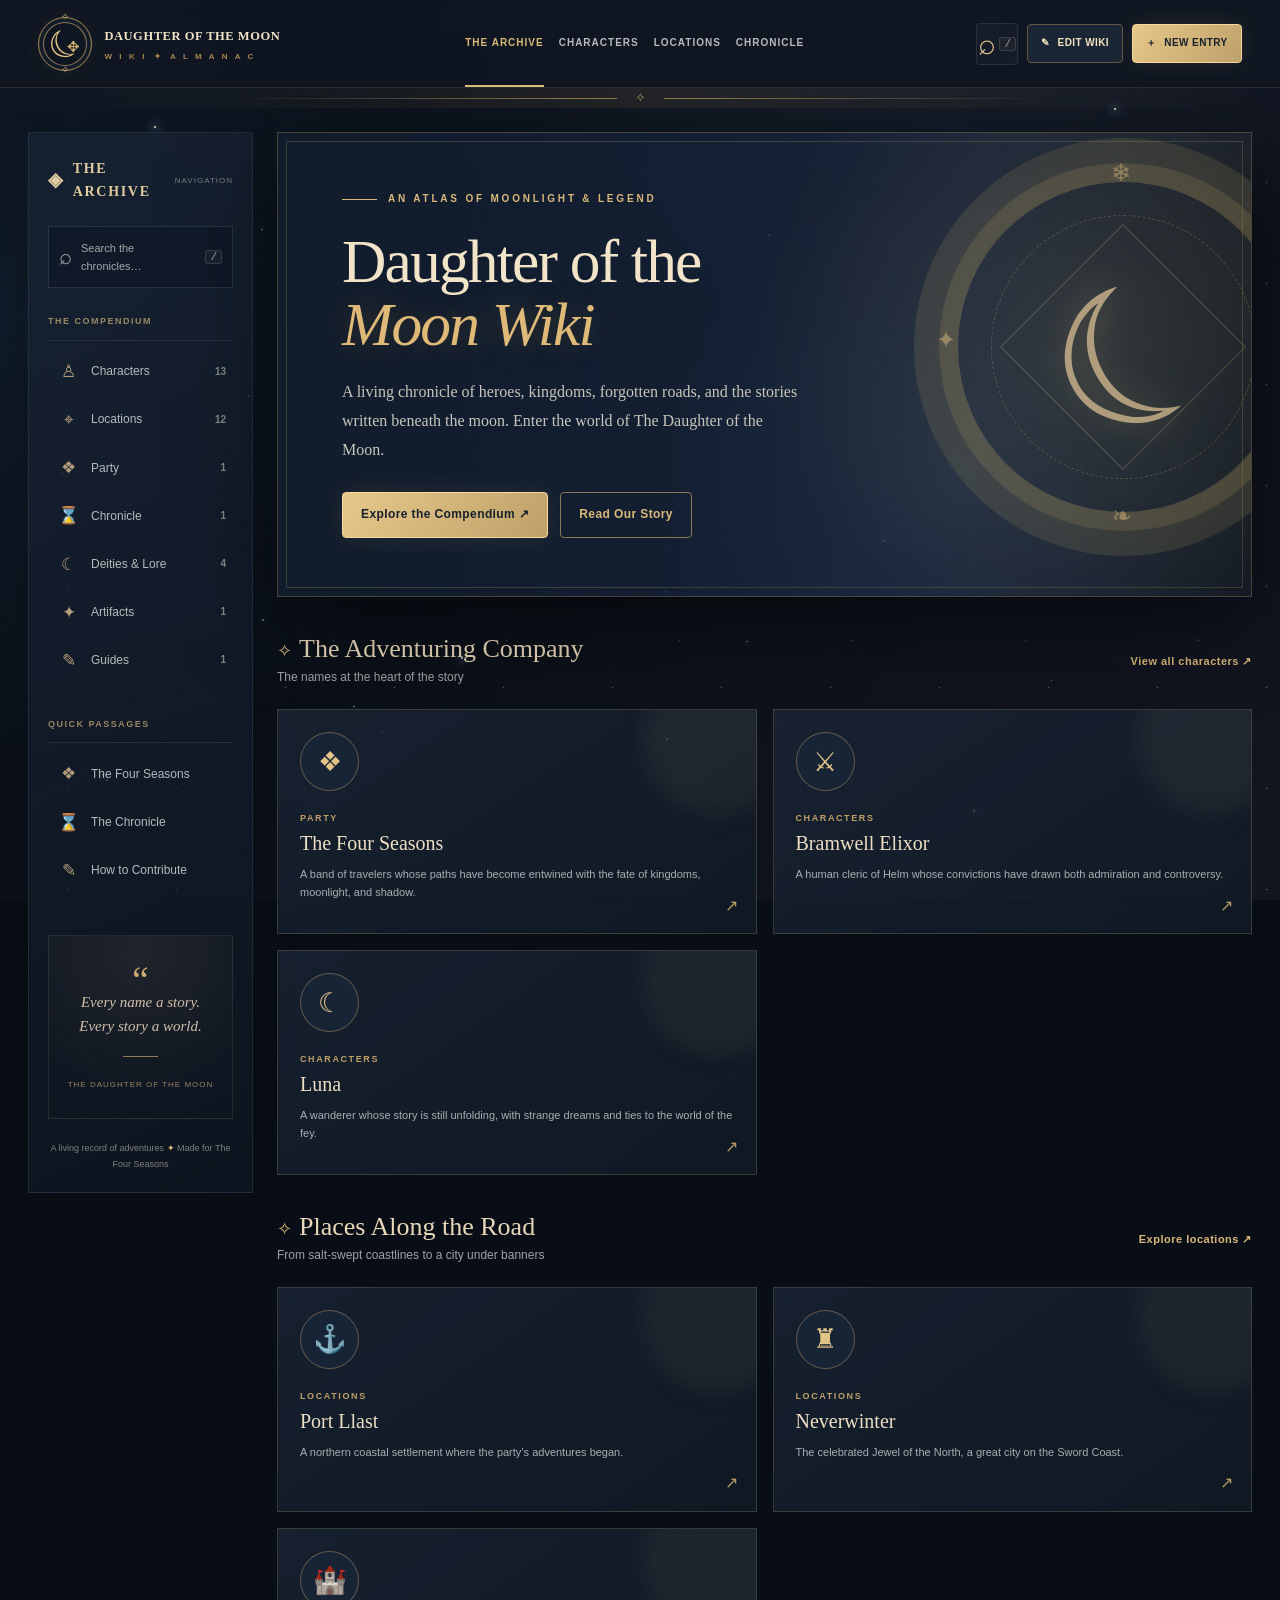
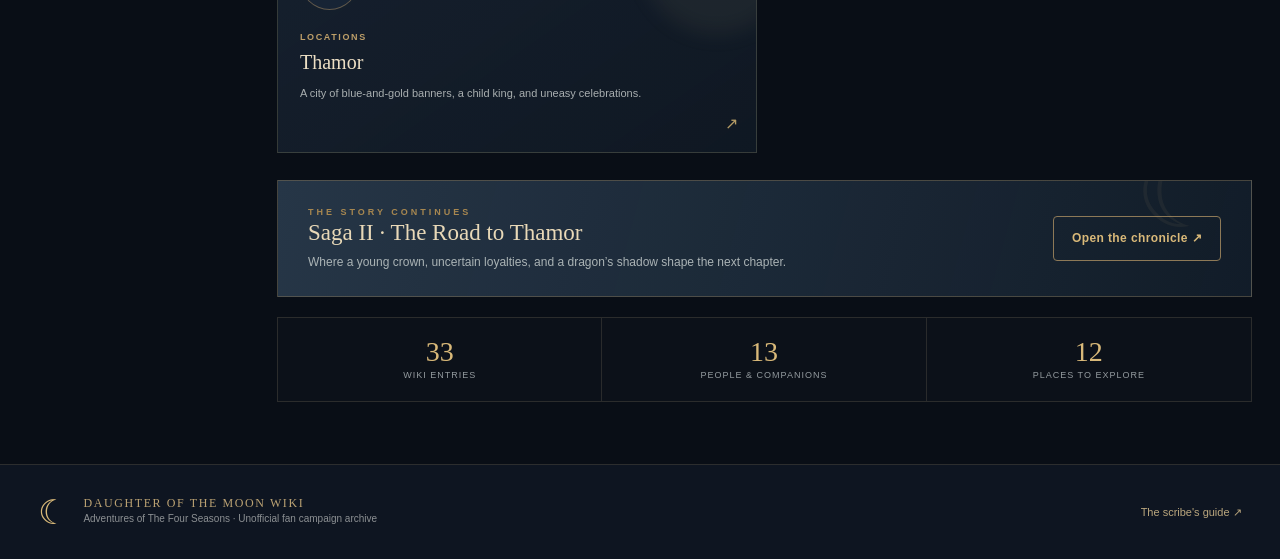
==== index.html @ 9cd1128a "feat: publish Daughter of the Moon Wiki" ====
<!doctype html>
<html lang="en">
<head>
  <meta charset="utf-8">
  <meta name="viewport" content="width=device-width, initial-scale=1">
  <meta name="theme-color" content="#0b111b">
  <meta name="description" content="Daughter of the Moon Wiki — a living encyclopedia of the Daughter of the Moon campaign and the adventurers known as The Four Seasons.">
  <meta http-equiv="Content-Security-Policy" content="default-src 'self'; script-src 'self'; style-src 'self'; img-src 'self' data: blob: https:; connect-src 'self' https://api.github.com; font-src 'self'; object-src 'none'; base-uri 'self'; form-action 'none'; frame-ancestors 'none'">
  <title>Daughter of the Moon Wiki · An Atlas of Moonlight & Legend</title>
  <link rel="icon" href="assets/favicon.svg" type="image/svg+xml">
  <link rel="stylesheet" href="assets/style.css">
  <script src="assets/app.js" defer></script>
</head>
<body>
  <div class="aurora" aria-hidden="true"></div>
  <div class="starfield" aria-hidden="true"><i></i><i></i><i></i><i></i><i></i><i></i><i></i><i></i><i></i><i></i><i></i><i></i><i></i><i></i><i></i><i></i><i></i><i></i><i></i><i></i><i></i><i></i><i></i><i></i><i></i><i></i><i></i><i></i><i></i><i></i><i></i><i></i><i></i><i></i><i></i><i></i><i></i><i></i><i></i><i></i></div>
  <header class="topbar">
    <a href="#/" class="brand" aria-label="Daughter of the Moon Wiki home">
      <span class="brand-mark" aria-hidden="true"><span class="brand-moon">☾</span><span class="brand-fleur">✥</span></span>
      <span class="brand-copy"><strong>DAUGHTER OF THE MOON</strong><small>W I K I <span class="brand-tick">✦</span> A L M A N A C</small></span>
    </a>
    <nav class="topnav" aria-label="Main navigation">
      <a href="#/" data-nav="home">The Archive</a>
      <a href="#/category/Characters" data-nav="characters">Characters</a>
      <a href="#/category/Locations" data-nav="places">Locations</a>
      <a href="#/article/campaign-chronicle" data-nav="chronicle">Chronicle</a>
    </nav>
    <div class="top-actions">
      <button class="btn-icon search-open" id="searchOpen" type="button" aria-label="Search the wiki"><span aria-hidden="true">⌕</span><kbd>/</kbd></button>
      <button class="btn ghost smaller" id="editorHub" type="button"><span aria-hidden="true">✎</span> <span class="desktop-only">Edit wiki</span></button>
      <button class="btn primary smaller" id="newEntry" type="button"><span aria-hidden="true">＋</span> <span class="desktop-only">New entry</span></button>
    </div>
  </header>
  <div class="rune-rule" aria-hidden="true"><span>✧</span></div>
  <div class="site-grid">
    <aside class="sidebar" aria-label="Wiki navigation">
      <div class="side-title"><span>◈</span> THE ARCHIVE <span class="side-small">NAVIGATION</span></div>
      <div class="side-search" id="sidebarSearch" role="button" tabindex="0"><span>⌕</span> Search the chronicles… <kbd>/</kbd></div>
      <div class="side-section-title">THE COMPENDIUM</div>
      <div id="categoryLinks" class="side-category-list"></div>
      <div class="side-section-title side-gap">QUICK PASSAGES</div>
      <div class="side-shortcuts">
        <a href="#/article/the-four-seasons"><span>❖</span> The Four Seasons</a>
        <a href="#/article/campaign-chronicle"><span>⌛</span> The Chronicle</a>
        <a href="#/article/how-to-use"><span>✎</span> How to Contribute</a>
      </div>
      <div class="sidebar-quote"><span class="quote-mark">“</span><p>Every name a story.<br>Every story a world.</p><span class="small-line"></span><small>THE DAUGHTER OF THE MOON</small></div>
      <div class="side-bottom">A living record of adventures <span>✦</span> Made for The Four Seasons</div>
    </aside>
    <main id="main" tabindex="-1"><div class="page-loading">Opening the archive…</div></main>
    <aside class="rightbar" id="rightbar" aria-label="Related articles"></aside>
  </div>
  <footer class="footer"><span>☾</span><div><b>DAUGHTER OF THE MOON WIKI</b><small>Adventures of The Four Seasons · Unofficial fan campaign archive</small></div><a href="#/article/how-to-use">The scribe's guide ↗</a></footer>
  <dialog id="searchDialog" class="search-dialog">
    <div class="search-head"><span class="search-glyph">⌕</span><input id="searchInput" type="search" autocomplete="off" placeholder="Search people, places, legends…" aria-label="Search wiki"><button class="x-button" type="button" data-close="searchDialog" aria-label="Close search">×</button></div>
    <p class="search-hint">Search the entire compendium · select a result to open</p>
    <div id="searchResults" class="search-results"></div>
  </dialog>
  <dialog id="editorDialog" class="editor-dialog">
    <div class="dialog-header"><div><small class="eyebrow">THE SCRIBE'S TABLE</small><h2 id="editorHeading">Edit article</h2></div><button class="x-button" type="button" data-close="editorDialog" aria-label="Close editor">×</button></div>
    <p class="editor-note"><span>✧</span> Every change is a local draft until you publish. To protect the campaign, only add lore your players are meant to see.</p>
    <div class="editor-layout">
      <div class="editor-fields">
        <div class="field-two"><label>ARTICLE TITLE<input type="text" id="editTitle" maxlength="120" placeholder="e.g. The Silver Road"></label><label>COLLECTION<select id="editCategory"></select></label></div>
        <label>SHORT DESCRIPTION<textarea id="editSummary" rows="2" maxlength="350" placeholder="A short introduction for the article card..."></textarea></label>
        <div class="field-two"><label>ALIASES / OTHER NAMES<input id="editAliases" type="text" placeholder="Comma-separated alternative names"></label><label>INFOBOX FACTS<textarea id="editFacts" rows="2" placeholder="Home: Neverwinter&#10;Title: Captain"></textarea></label></div>
        <div class="editor-cover-row"><div class="editor-cover-thumb" id="editCoverThumb">✦</div><div><strong>Cover illustration</strong><p id="coverLabel">Optional. Add a JPG, PNG, GIF, or WebP.</p><button class="btn outline mini" id="chooseCover" type="button">Choose image</button> <button class="btn subtle mini" id="removeCover" type="button">Remove</button></div></div>
        <div class="textarea-top"><label for="editBody">ARTICLE TEXT</label><span>Markdown + <code>[[Wiki links]]</code></span></div>
        <div class="toolbar" aria-label="Article editing tools"><button type="button" data-insert="h2" title="Section heading">H₂</button><button type="button" data-insert="bold" title="Bold"><b>B</b></button><button type="button" data-insert="italic" title="Italic"><i>I</i></button><button type="button" data-insert="list" title="Bullet list">≡</button><button type="button" data-insert="quote" title="Quote">❝</button><button type="button" id="insertWikiLink" title="Insert internal link">↗ Wiki link</button><button type="button" id="insertExternalLink" title="Insert external link">⛓ Web link</button><button type="button" id="insertImage" title="Attach an illustration">▧ Image</button></div>
        <textarea id="editBody" class="body-input" spellcheck="true" placeholder="# Article heading&#10;Write a story. Mention [[Neverwinter]] to link to its entry..."></textarea>
        <div class="editor-tips">Tip: names of existing articles become links automatically. Write <code>[[Bramwell Elixor|Bramwell]]</code> to give a link custom text.</div>
      </div>
      <section class="editor-preview"><div class="preview-caption">✧ LIVE PREVIEW</div><div id="editorPreview"></div></section>
    </div>
    <div class="editor-bottom"><button class="btn danger" id="deleteArticle" type="button">Delete entry</button><span class="editor-draft-note" id="editorDraftNote">Your changes will be saved to this browser first.</span><button class="btn ghost" id="cancelEdit" type="button">Cancel</button><button class="btn primary" id="saveDraft" type="button">✧ Save draft</button></div>
  </dialog>
  <dialog id="linkDialog" class="small-dialog">
    <div class="dialog-header"><div><small class="eyebrow">CONNECT THE STORIES</small><h2>Insert a wiki link</h2></div><button class="x-button" data-close="linkDialog" type="button" aria-label="Close link dialog">×</button></div>
    <label>FIND ARTICLE<input type="search" id="linkSearch" placeholder="Search article titles…"></label><div class="link-picker-list" id="linkPicker"></div>
    <p class="small-tip">Select an entry to insert a working link at your cursor.</p>
  </dialog>
  <dialog id="publishDialog" class="publish-dialog">
    <div class="dialog-header"><div><small class="eyebrow">KEEPING THE ARCHIVE</small><h2>Wiki editor & publishing</h2></div><button class="x-button" data-close="publishDialog" type="button" aria-label="Close publishing dialog">×</button></div>
    <div class="status-summary" id="draftStatus"></div>
    <div class="publish-explain"><h3>How publication works</h3><p>Editing works locally, even before you publish. To make changes visible to everyone, use a GitHub <b>fine-grained personal access token</b> restricted to this wiki repository with <b>Contents: Read and write</b>. The token is kept only in memory while this page is open — never in wiki files or browser storage.</p><p>Keep the token private. Other players can read the wiki without one. A token holder can update the public content.</p></div>
    <div class="publish-fields"><label>GITHUB REPOSITORY<input id="repoDisplay" type="text" readonly value="nickdosc/the-four-season-wiki"></label><label>GITHUB EDITOR TOKEN<input id="githubToken" type="password" autocomplete="off" placeholder="github_pat_…"></label></div>
    <div class="publish-utilities"><a href="https://github.com/settings/personal-access-tokens/new" target="_blank" rel="noopener noreferrer">Create a restricted token ↗</a><button id="exportDrafts" type="button" class="plain-link">↓ Download complete backup</button><button id="importDrafts" type="button" class="plain-link">↑ Restore backup</button></div>
    <p class="publish-warning">Never paste your token into a wiki article, screenshot, issue, or chat. Publishing checks for remote edits and stops instead of silently overwriting someone else's work.</p>
    <div class="publish-foot"><p id="publishProgress" aria-live="polite"></p><button class="btn primary" id="publishNow" type="button">↑ Publish to GitHub</button></div>
  </dialog>
  <dialog id="lightboxDialog" class="lightbox-dialog"><button type="button" class="x-button" data-close="lightboxDialog" aria-label="Close image">×</button><img id="lightboxImage" alt=""><p id="lightboxCaption"></p></dialog>
  <input id="coverInput" type="file" accept="image/png,image/jpeg,image/webp,image/gif" hidden>
  <input id="inlineImageInput" type="file" accept="image/png,image/jpeg,image/webp,image/gif" hidden>
  <input id="backupInput" type="file" accept="application/json,.json" hidden>
  <div class="toast" id="toast" role="status" aria-live="polite"></div>
</body>
</html>
---- assets/style.css ----
:root{--void:#090e16;--navy:#101b29;--navy2:#162338;--ink:#ded9cb;--muted:#a3a69f;--gold:#d9b979;--gold2:#a78750;--line:#344052;--paper:#e9dfc9;--paper-ink:#2a2a2d;--paper-muted:#696358;--pink:#d4ac9c;--blue:#93acba;--green:#94a68e;--shadow:0 22px 80px #0008;--display:Georgia,'Palatino Linotype','Book Antiqua',serif;--ui:'Trebuchet MS',Verdana,sans-serif}
*{box-sizing:border-box}html{scroll-behavior:smooth}body{margin:0;background:var(--void);color:var(--ink);font-family:var(--ui);line-height:1.65;min-height:100vh;overflow-x:hidden}body:has(dialog[open]){overflow:hidden}button,input,textarea,select{font:inherit}button{cursor:pointer}a{color:inherit}a:focus-visible,button:focus-visible,input:focus-visible,textarea:focus-visible,select:focus-visible{outline:2px solid #eac782;outline-offset:3px}a{text-decoration:none}::selection{background:#a38355;color:#fff}.aurora{position:fixed;z-index:-3;inset:0;pointer-events:none;background:radial-gradient(ellipse 65% 48% at 71% 2%,#34476050,transparent 70%),radial-gradient(ellipse 60% 60% at 1% 35%,#15344840,transparent 80%),linear-gradient(130deg,#0c131e,#0b1018 45%,#131521);}.aurora:before{content:'';position:absolute;inset:0;background-image:linear-gradient(#ffffff05 1px,transparent 1px),linear-gradient(90deg,#ffffff04 1px,transparent 1px);background-size:64px 64px;mask-image:linear-gradient(to bottom,#0006,transparent 80%)}.starfield{position:fixed;inset:0;pointer-events:none;z-index:-1}.starfield i{position:absolute;width:2px;height:2px;background:#f3e4c5;box-shadow:0 0 10px 2px #b5d6f76c;border-radius:50%;animation:twinkle 7.5s ease-in-out infinite alternate}.starfield i:nth-child(1){left:12%;top:14%}.starfield i:nth-child(2){left:87%;top:12%;animation-delay:1s}.starfield i:nth-child(3){left:60%;top:26%;animation-delay:2s}.starfield i:nth-child(4){left:36%;top:73%;animation-delay:3s}.starfield i:nth-child(5){left:94%;top:55%;animation-delay:1.6s}.starfield i:nth-child(6){left:76%;top:90%;animation-delay:2.9s}.starfield i:nth-child(7){left:8%;top:86%;animation-delay:1.4s}.starfield i:nth-child(8){left:43%;top:8%;animation-delay:2.4s}.starfield i:nth-child(9){left:52%;top:82%;animation-delay:1.2s}.starfield i:nth-child(10){left:23%;top:48%;animation-delay:3.3s}.starfield i:nth-child(11){left:69%;top:60%;animation-delay:2.7s}.starfield i:nth-child(12){left:32%;top:34%;animation-delay:0.8s}@keyframes twinkle{from{opacity:.3;transform:scale(.9)}to{opacity:.76;transform:scale(1.12)}}
.topbar{height:88px;display:flex;align-items:center;justify-content:space-between;gap:20px;padding:0 clamp(18px,3vw,54px);background:#101722e8;border-bottom:1px solid #8d78573c;backdrop-filter:blur(15px);position:relative;z-index:5}.brand{display:flex;align-items:center;gap:12px;min-width:290px}.brand-mark{width:54px;height:54px;flex-shrink:0;position:relative;border:1px solid #9d8450;border-radius:50%;display:flex;align-items:center;justify-content:center;box-shadow:inset 0 0 0 4px #121b28,inset 0 0 0 5px #8c7756,0 0 25px #cbaa5712}.brand-mark:before,.brand-mark:after{content:'✧';position:absolute;color:var(--gold);font-size:10px}.brand-mark:before{top:-9px}.brand-mark:after{bottom:-9px}.brand-moon{color:#e9c987;font:38px var(--display);transform:rotate(-30deg)}.brand-fleur{font-size:15px;color:#d5b573;position:absolute;right:11px;bottom:10px}.brand-copy{line-height:1.25}.brand-copy strong{font:700 17px var(--display);letter-spacing:2px;color:#f1e4c9;white-space:nowrap}.brand-copy small{display:block;margin-top:7px;letter-spacing:2.6px;color:var(--gold2);font-size:8px;font-weight:700}.brand-tick{padding:0 2px}.topnav{display:flex;gap:clamp(10px,2.2vw,32px);align-items:center;height:100%}.topnav a{color:#b8bbbd;font-size:11px;font-weight:700;letter-spacing:1px;text-transform:uppercase;position:relative;white-space:nowrap;transition:color .2s}.topnav a:hover,.topnav a.active{color:var(--gold)}.topnav a.active:after{content:'';position:absolute;left:0;right:0;bottom:-35px;height:2px;background:var(--gold)}.top-actions{display:flex;align-items:center;gap:9px}.btn,.btn-icon{border-radius:4px;display:inline-flex;align-items:center;justify-content:center;gap:8px;border:1px solid transparent;font-weight:700;letter-spacing:.4px;transition:background-color .16s ease,border-color .16s ease,box-shadow .16s ease,color .16s ease}.btn{padding:12px 18px;font-size:12px}.btn.primary{color:#18202c;background:linear-gradient(125deg,#e6c88a,#bea16a);border-color:#f8d99b;box-shadow:0 0 25px #c5a46422}.btn.primary:hover{background:linear-gradient(125deg,#eed19a,#ceb079);box-shadow:0 0 23px #c5a46440}.btn.ghost{background:#1a2635;color:#f1e2be;border-color:#635842}.btn.outline{background:transparent;border-color:#8d7957;color:var(--gold)}.btn.subtle{background:#ffffff0b;color:#d3c8b8;border-color:#ffffff17}.btn.danger{background:#552c3025;color:#dda7a6;border-color:#a25b6666}.btn.mini{font-size:11px;padding:8px 10px}.btn.smaller{font-size:10px;padding:10px 13px;text-transform:uppercase}.btn-icon{width:42px;height:42px;background:#ffffff07;border:1px solid #ffffff17;color:#dcc18c;gap:3px}.btn-icon span{font:30px var(--display)}kbd{background:#ffffff0a;border:1px solid #8f8e8e40;color:#aca397;border-radius:3px;padding:0 4px;font:11px monospace}.rune-rule{height:20px;display:flex;align-items:center;justify-content:center;color:#af986b;font-size:13px;background:linear-gradient(90deg,transparent,#836a412a,transparent);position:relative}.rune-rule:before,.rune-rule:after{content:'';height:1px;width:30%;max-width:500px;background:linear-gradient(90deg,transparent,#947a52 90%)}.rune-rule:after{transform:rotate(180deg)}.rune-rule span{padding:0 18px}
.site-grid{display:grid;grid-template-columns:minmax(220px,255px) minmax(0,1fr) minmax(180px,230px);max-width:1690px;margin:auto;align-items:start;min-height:calc(100vh - 189px);padding:24px 28px 62px;gap:36px}.sidebar{position:sticky;top:24px;min-height:calc(100vh - 164px);padding:24px 19px 20px;border:1px solid #59617240;background:linear-gradient(155deg,#192435bd,#101824ae);box-shadow:0 12px 45px #0002}.side-title{font-family:var(--display);color:#e1cca2;letter-spacing:1.7px;font-size:14px;font-weight:bold;display:flex;align-items:center;gap:8px}.side-title>span:first-child{font-size:19px}.side-small{font:8px var(--ui);color:#777f87;letter-spacing:1px;margin-left:auto}.side-search{font-size:11px;background:#0f1927;color:#a5a8aa;padding:12px 10px;cursor:pointer;display:flex;align-items:center;gap:9px;border:1px solid #49566b6b;margin:23px 0 26px}.side-search:hover{border-color:var(--gold)}.side-search span{font-size:22px;line-height:10px}.side-search kbd{margin-left:auto}.side-section-title{color:#998866;letter-spacing:1.5px;font-size:9px;font-weight:700;border-bottom:1px solid #5d647045;padding-bottom:11px;margin:0 0 7px}.side-gap{margin-top:32px}.side-category-list{display:grid}.side-category-list a,.side-shortcuts a{display:flex;align-items:center;gap:11px;padding:10px 7px;color:#b7b9bb;font-size:12px;border-left:2px solid transparent;transition:.2s}.side-category-list a:hover,.side-shortcuts a:hover,.side-category-list a.selected{background:#d9b9790d;color:#e9d1a5;border-left-color:var(--gold)}.side-category-list a span,.side-shortcuts a span{font-size:17px;color:#b49d7c;width:23px;text-align:center}.side-category-list a b{margin-left:auto;color:#858789;font-size:10px}.side-shortcuts{display:grid}.sidebar-quote{margin-top:40px;text-align:center;border:1px solid #766b593b;padding:23px 8px;background:radial-gradient(circle at 50% 10%,#9f826720,transparent 78%)}.quote-mark{font:37px var(--display);color:#c8ad73;display:block;height:18px}.sidebar-quote p{font:italic 15px/1.6 var(--display);color:#cfbfaa;margin:13px 0 18px}.small-line{display:block;width:35px;height:1px;background:#8e7a59;margin:0 auto 12px}.sidebar-quote small{color:#978466;font-size:8px;letter-spacing:1px}.side-bottom{margin:21px auto 0;color:#7e8182;text-align:center;font-size:9px;line-height:1.8}.side-bottom span{color:var(--gold)}#main{min-width:0;animation:arrival .35s ease both}.rightbar{position:sticky;top:24px;padding-top:13px}.right-panel{border:1px solid #61627347;padding:18px;background:#131c28ae;margin-bottom:18px}.right-panel h3{color:var(--gold);font:13px var(--display);margin:0 0 13px;letter-spacing:.7px}.right-panel a{display:flex;align-items:center;gap:10px;color:#b4b6b6;font-size:11px;padding:9px 1px;border-bottom:1px solid #ffffff0b;line-height:1.3}.right-panel a:hover{color:var(--gold)}.right-panel a span{color:#ac9367}.right-panel p{font-size:11px;color:#8f989e;margin:0}.right-rune{font:60px var(--display);text-align:center;color:#bba1722b;margin:15px}.footer{border-top:1px solid #ad956630;display:flex;align-items:center;gap:15px;padding:27px max(3vw,25px);background:#0e1521}.footer>span{font:34px var(--display);color:var(--gold)}.footer div{display:grid}.footer b{font:12px var(--display);letter-spacing:1.6px;color:#bba273}.footer small{font-size:10px;color:#8c9093}.footer a{margin-left:auto;color:#bba77e;font-size:11px}
.eyebrow{color:var(--gold2);letter-spacing:3px;font-weight:700;font-size:9px;text-transform:uppercase}.page-loading{text-align:center;padding:150px 0;color:var(--gold)}.home-eyebrow{display:flex;align-items:center;gap:11px;color:var(--gold);font-size:10px;letter-spacing:2.8px;font-weight:700}.home-eyebrow:before{content:'';height:1px;width:35px;background:var(--gold)}.hero{min-height:420px;border:1px solid #826d4a80;position:relative;overflow:hidden;background:linear-gradient(95deg,#111c2c 2%,#17243ccf 70%,#111923e0);box-shadow:var(--shadow);padding:58px clamp(26px,5vw,66px);isolation:isolate}.hero:after{content:'';position:absolute;inset:8px;border:1px solid #a38c554a;pointer-events:none}.hero:before{content:'';position:absolute;inset:0;background:radial-gradient(circle at 85% 40%,#9e8f5d33,transparent 40%),radial-gradient(circle at 70% 75%,#58768b26,transparent 40%);z-index:-1}.hero .hero-copy{max-width:610px;position:relative;z-index:2}.hero h1{font:normal clamp(48px,5.5vw,81px)/1.03 var(--display);letter-spacing:-1.8px;color:#f2e4c8;margin:22px 0}.hero h1 em{display:block;font-style:italic;color:#deb977;text-shadow:0 0 30px #a27b3655}.hero p{color:#c8c6bc;font:16px/1.8 var(--display);max-width:460px}.hero-actions{display:flex;flex-wrap:wrap;gap:12px;margin-top:28px}.hero-compass{position:absolute;width:380px;height:380px;right:-62px;top:24px;opacity:.65;z-index:0;animation:float 10s ease-in-out infinite}.hero-compass .orb{position:absolute;inset:24px;border:1px solid #d7b7776d;border-radius:50%;box-shadow:0 0 0 17px #d4b56d09,0 0 0 18px #d4b56d35,0 0 0 42px #d4b56d05,0 0 0 43px #d4b56d30}.hero-compass .orb:before{content:'';position:absolute;inset:33px;border:1px dashed #d4b56d6b;border-radius:50%;animation:spin 75s linear infinite}.hero-compass .orb:after{content:'';position:absolute;inset:78px;border:1px solid #e0c68b60;transform:rotate(45deg)}.hero-compass .moon{position:absolute;left:117px;top:91px;color:#f6d7a2;font:190px var(--display);text-shadow:0 0 35px #f5cf7f68;transform:rotate(-28deg)}.hero-compass .season{position:absolute;color:#d4b577;font:24px var(--display)}.hero-compass .season.one{left:178px;top:2px}.hero-compass .season.two{right:6px;top:169px}.hero-compass .season.three{left:179px;bottom:7px}.hero-compass .season.four{left:3px;top:169px}@keyframes float{50%{transform:translateY(14px) rotate(3deg)}}@keyframes spin{to{transform:rotate(360deg)}}.home-intro{display:flex;align-items:center;justify-content:space-between;gap:20px;margin:37px 0 21px}.section-heading{font:normal 26px var(--display);color:#e8d8b9;margin:0}.section-heading span{color:var(--gold);font-size:18px;margin-right:7px}.section-sub{font-size:12px;color:#9ea4a6;margin:4px 0 0}.text-link,.home-intro>a{color:var(--gold);font-size:11px;letter-spacing:.5px;font-weight:700}.text-link:hover{text-decoration:underline}.card-grid{display:grid;grid-template-columns:repeat(3,minmax(0,1fr));gap:16px}.wiki-card{border:1px solid #77775d5c;background:linear-gradient(145deg,#1d2a3ba8,#101924e8);position:relative;overflow:hidden;min-height:225px;transition:border-color .2s ease,box-shadow .2s ease}.wiki-card:hover{border-color:#d6b8759c;box-shadow:0 15px 34px #0007}.wiki-card:before{content:'';position:absolute;right:-36px;top:-45px;width:150px;height:150px;border-radius:50%;background:#a89a7a15;filter:blur(10px)}.wiki-card>a{display:block;height:100%;padding:22px;position:relative}.wiki-card .card-symbol{display:flex;align-items:center;justify-content:center;width:59px;height:59px;border:1px solid #bc9a6675;border-radius:50%;font:27px var(--display);color:#e3c488;background:#172435;margin-bottom:20px;overflow:hidden}.wiki-card .card-symbol img{height:100%;width:100%;object-fit:cover}.card-category{text-transform:uppercase;letter-spacing:1.6px;color:#be9f69;font-size:9px;font-weight:700}.wiki-card h3{font:normal 20px var(--display);color:#eddfc5;margin:6px 0 10px}.wiki-card p{font-size:11px;color:#a9afb0;margin:0;line-height:1.65}.card-arrow{position:absolute;right:18px;bottom:14px;color:#b49b65}.feature-banner{margin-top:27px;background:linear-gradient(105deg,#263647,#14202dcf);border:1px solid #8b795a70;display:flex;align-items:center;justify-content:space-between;gap:22px;padding:24px 30px;position:relative;overflow:hidden}.feature-banner:after{content:'☾';font:100px var(--display);color:#c3a77412;position:absolute;right:26px;top:-47px}.feature-banner .feature-text{position:relative;z-index:1}.feature-banner strong{display:block;font:23px var(--display);color:#e9d9b8}.feature-banner p{font:12px/1.7 var(--ui);color:#aab3b5;margin:6px 0 0}.stat-strip{display:grid;grid-template-columns:repeat(3,1fr);margin-top:20px;border:1px solid #706a574e;background:#ffffff04}.stat-strip>div{text-align:center;padding:18px 8px;border-right:1px solid #706a574e}.stat-strip>div:last-child{border-right:none}.stat-strip strong{display:block;font:28px var(--display);color:#d9b979}.stat-strip small{display:block;font-size:9px;letter-spacing:1px;color:#949b9f;text-transform:uppercase}
.breadcrumbs{display:flex;align-items:center;gap:10px;margin:2px 0 23px;color:#979e9e;font-size:11px;flex-wrap:wrap}.breadcrumbs a:hover{color:var(--gold)}.breadcrumbs b{color:#d4b77d;font-weight:normal}.article-shell{border:1px solid #a68a62a6;padding:7px;background:#1b2430;box-shadow:var(--shadow)}.article-hero{background:linear-gradient(125deg,#1b293c,#172336 60%,#263649);position:relative;min-height:230px;padding:43px clamp(25px,4vw,55px);overflow:hidden}.article-hero:before{content:'';position:absolute;right:-30px;bottom:-90px;width:300px;height:300px;border-radius:50%;border:1px solid #b3985b56;box-shadow:0 0 0 24px #b3985b09,0 0 0 25px #b3985b22,0 0 0 60px #b3985b09}.article-hero.has-cover{background-position:center;background-size:cover}.article-hero.has-cover:after{content:'';position:absolute;inset:0;background:linear-gradient(90deg,#111b2cef 5%,#1520339c 65%,#1520335e)}.article-hero>*{position:relative;z-index:1}.article-hero .article-icon{font:36px var(--display);color:#d7b77c;display:block;margin-bottom:12px}.article-hero h1{font:normal clamp(36px,4vw,54px)/1.12 var(--display);color:#f1e4ca;margin:10px 0}.article-hero p{color:#c1c2b9;font:italic 15px/1.55 var(--display);max-width:650px}.article-main{background:var(--paper);color:var(--paper-ink);padding:clamp(24px,4vw,50px);border-top:4px double #998261;min-height:500px;position:relative}.article-main:before{content:'';position:absolute;inset:0;pointer-events:none;opacity:.25;background-image:radial-gradient(#948d7729 .8px,transparent 1px);background-size:7px 7px}.article-main>*{position:relative}.article-topline{display:flex;gap:12px;justify-content:space-between;align-items:center;border-bottom:1px solid #b7ab95;padding-bottom:18px;margin-bottom:25px;flex-wrap:wrap}.article-topline small{color:#796e5e;font:10px var(--ui);letter-spacing:1px;text-transform:uppercase}.article-topline button{border:1px solid #ad976f;color:#645131;background:transparent;font-size:11px;font-weight:bold;padding:8px 14px;border-radius:3px}.article-topline button:hover{background:#e5d2ad}.article-prose{font:17px/1.88 var(--display);color:#333337;overflow-wrap:anywhere}.article-prose>h2,.article-prose>h3{line-height:1.28;color:#483f35;margin:30px 0 12px}.article-prose>h2{font-size:27px;border-bottom:1px solid #c6b596;padding-bottom:8px}.article-prose>h3{font-size:21px}.article-prose>h2:first-child{margin-top:0}.article-prose p{margin:0 0 17px}.article-prose ul{padding-left:23px}.article-prose li{margin-bottom:7px}.article-prose blockquote{margin:23px 0;padding:13px 21px;border-left:3px solid #a48751;background:#cbb9963b;color:#62523b;font-style:italic}.article-prose a.wiki-link{color:#825d25;border-bottom:1px dotted #b18d51;font-weight:600;transition:.2s}.article-prose a.wiki-link:hover{color:#503412;background:#cfbb9370}.article-prose a.missing-link{color:#9b6260;border-bottom:1px dashed #b9897e}.article-prose a.external-link{color:#3c6685;text-decoration:underline}.article-prose img{max-width:100%;max-height:650px;height:auto;border:6px solid #f6ead4;box-shadow:0 5px 22px #0002;cursor:zoom-in}.article-prose figure{text-align:center;margin:24px auto}.article-prose figcaption{font:italic 12px var(--display);color:#716858;margin-top:7px}.article-prose code{font:13px monospace;background:#c6b89f82;padding:2px 4px}.article-prose strong{font-weight:700}.article-actions{margin-top:32px;padding-top:20px;border-top:1px solid #c6b9a1;display:flex;justify-content:space-between;align-items:center;gap:12px;flex-wrap:wrap}.article-actions span{color:#82745e;font:12px var(--display);font-style:italic}.article-actions button{color:#694c25;background:none;border:none;font-weight:bold;font-size:11px}.facts{border:1px solid #c5b594;background:#d6c7aa3d;padding:18px;margin:0 0 27px;display:grid;grid-template-columns:repeat(2,minmax(0,1fr));gap:13px}.fact-key{font:9px var(--ui);color:#826f50;letter-spacing:1px;text-transform:uppercase}.fact-value{font:15px var(--display);color:#463e35;margin-top:3px;overflow-wrap:anywhere}.fact-value a{border-bottom:1px dotted #aa915f;color:#714e19}.related-footer{padding:24px;background:#1c2839;border-top:1px solid #b7a17c55}.related-footer h3{color:var(--gold);font:21px var(--display);margin:0 0 14px}.related-chips{display:flex;flex-wrap:wrap;gap:8px}.related-chips a{padding:7px 10px;background:#243143;border:1px solid #b6a07355;color:#dac9a8;font-size:11px}.related-chips a:hover{background:#3a4250}.category-intro{padding:30px 36px;background:linear-gradient(115deg,#1e2c40,#141c2a);border:1px solid #8d795a69;margin-bottom:25px;position:relative;overflow:hidden}.category-intro:after{content:'✧';font:155px var(--display);color:#ad905b12;position:absolute;right:20px;top:-70px}.category-intro>*{position:relative;z-index:1}.category-intro h1{font:45px var(--display);margin:6px 0;color:#e9d7b3}.category-intro p{color:#aeb2b4;font:14px var(--display);max-width:560px}.category-toolbar{display:flex;align-items:center;justify-content:space-between;margin-bottom:18px;gap:15px;flex-wrap:wrap}.category-toolbar small{color:#9aa0a1}.category-toolbar input{width:210px;max-width:100%;background:#111c2b;border:1px solid #63656b;color:#e5dfd1;padding:9px;font-size:12px}.not-found{text-align:center;padding:90px 25px;border:1px solid #61594366;background:#141f2e}.not-found h1{font:40px var(--display);color:var(--gold)}.not-found p{color:#a3adaf}.page-tag{display:inline-block;border:1px solid #b7965954;color:#ceaf7e;padding:4px 9px;text-transform:uppercase;letter-spacing:1.5px;font-size:9px;font-weight:700}
/* Dialogs */
dialog{border:1px solid #a78b59;background:#131e2c;color:var(--ink);box-shadow:0 28px 110px #000b;padding:0;max-width:calc(100vw - 24px);max-height:calc(100vh - 28px);border-radius:4px}dialog::backdrop{background:#03080ddf;backdrop-filter:blur(5px)}dialog[open]{animation:dialogup .2s ease both}@keyframes dialogup{from{opacity:0;transform:translateY(12px) scale(.98)}to{opacity:1;transform:none}}.dialog-header{display:flex;align-items:start;justify-content:space-between;gap:20px;margin-bottom:18px}.dialog-header h2{font:29px var(--display);margin:5px 0;color:#f0ddbd}.x-button{background:#ffffff08;color:#e3d3ba;border:1px solid #ffffff21;border-radius:3px;font-size:25px;width:36px;height:36px;line-height:1}.x-button:hover{background:#a3855433}.search-dialog{width:min(680px,95vw);top:12vh;margin:0 auto;padding:22px}.search-head{display:flex;align-items:center;gap:12px;background:#0b1420;border:1px solid #b99a6688;padding:8px 10px}.search-glyph{font:32px var(--display);color:var(--gold)}.search-head input{background:none;border:none;outline:none;flex:1;min-width:0;color:#eee0c8;font:17px var(--display)}.search-hint{font-size:11px;color:#8f9a9c;padding:0 7px;margin:16px 0}.search-results{max-height:56vh;overflow:auto}.search-result{display:flex;gap:15px;align-items:center;width:100%;padding:13px;border:none;border-bottom:1px solid #ffffff13;text-align:left;background:transparent;color:#daccb7}.search-result:hover{background:#d5b57916}.search-result>span{font:25px var(--display);width:35px;color:var(--gold);text-align:center}.search-result div{min-width:0}.search-result strong{display:block;font:17px var(--display)}.search-result small{display:block;font:10px var(--ui);color:#a1aaa8;margin-top:5px}.empty-state{padding:30px;text-align:center;color:#a3a9aa;font:13px var(--display)}.editor-dialog{width:min(1380px,98vw);padding:25px clamp(15px,2.2vw,32px);overflow:auto}.editor-note{font-size:12px;color:#c2b6a5;padding:10px 13px;background:#dac18b12;border-left:2px solid #cbaa70;margin:-2px 0 22px}.editor-note span{color:var(--gold);margin-right:7px}.editor-layout{display:grid;grid-template-columns:1fr .85fr;gap:21px}.editor-fields{min-width:0}dialog label{display:block;color:#bdab88;letter-spacing:1.1px;font-size:9px;font-weight:bold;margin:0 0 16px}dialog label input,dialog label textarea,dialog label select{display:block;margin:7px 0 0;width:100%;padding:11px 12px;border:1px solid #616f7e;background:#0b1522;color:#e9e0d3;border-radius:2px;letter-spacing:normal;font-size:13px;outline:none}dialog label textarea{resize:vertical}dialog label input:focus,dialog label textarea:focus,dialog label select:focus{border-color:#d9b979}.field-two{display:grid;grid-template-columns:1fr 1fr;gap:13px}.editor-cover-row{display:flex;align-items:center;gap:15px;padding:10px;background:#1a293c;border:1px solid #465468;margin-bottom:13px}.editor-cover-thumb{width:78px;height:62px;flex-shrink:0;display:grid;place-items:center;border:1px solid #9c855e;font:30px var(--display);color:var(--gold);overflow:hidden}.editor-cover-thumb img{width:100%;height:100%;object-fit:cover}.editor-cover-row strong{font:15px var(--display);color:#e0cca9}.editor-cover-row p{font-size:10px;color:#a6a9a9;margin:3px 0 8px}.textarea-top{display:flex;justify-content:space-between;align-items:center;gap:8px}.textarea-top label{margin-bottom:7px}.textarea-top span{font-size:10px;color:#9da7ab}.toolbar{display:flex;gap:3px;flex-wrap:wrap;padding:5px;background:#172235;border:1px solid #4f6071;border-bottom:none}.toolbar button{background:transparent;border:1px solid transparent;border-radius:3px;color:#d4c5ae;padding:5px 10px;font-size:12px}.toolbar button:hover{border-color:#ab8b53;background:#b7955e1f}.body-input{display:block;min-height:335px;width:100%;resize:vertical;background:#0b1522;color:#ece0cb;border:1px solid #4f6071;padding:15px;font:13px/1.8 Consolas,'Liberation Mono',monospace;tab-size:2}.body-input:focus{outline:1px solid var(--gold)}.editor-tips,.small-tip{color:#9ea8ab;font-size:11px;margin-top:11px}.editor-tips code,.editor-note code{color:#e5c58b}.editor-preview{border:1px solid #485468;background:#e9dfc9;color:#27282d;min-height:580px;overflow:auto}.preview-caption{font:10px var(--ui);color:#ceb37c;background:#172437;padding:12px;letter-spacing:2px;text-align:center}.editor-preview #editorPreview{padding:20px}.editor-preview h1{font:32px var(--display);color:#453a2e;margin:0 0 11px}.editor-preview .preview-summary{font:italic 15px var(--display);color:#796c5d;border-bottom:1px solid #bcae91;padding-bottom:16px;margin-bottom:19px}.editor-preview .article-prose{font-size:15px}.editor-bottom{display:flex;gap:10px;align-items:center;padding:19px 0 0;border-top:1px solid #5b6674;margin-top:20px}.editor-draft-note{font-size:10px;color:#9ca5a6;flex:1;text-align:right}.small-dialog{padding:23px;width:min(520px,95vw)}.link-picker-list{height:285px;overflow:auto;background:#0c1725;border:1px solid #3c4b5d}.link-picker-list button{display:flex;align-items:center;gap:13px;padding:9px 12px;text-align:left;background:transparent;border:0;border-bottom:1px solid #ffffff13;width:100%;color:#e0d5be}.link-picker-list button:hover{background:#bda06b21}.link-picker-list span{font-size:20px;width:30px;color:var(--gold)}.link-picker-list small{display:block;color:#8f9b9d;font-size:10px}.publish-dialog{padding:25px 28px;width:min(630px,95vw);overflow:auto}.status-summary{background:#1d2c3b;border:1px solid #b796594a;padding:16px;margin-bottom:22px;color:#decaa8;font:16px var(--display)}.publish-explain{font-size:12px;color:#b4babb;line-height:1.8}.publish-explain h3{font:20px var(--display);color:#e2cfaa;margin:0 0 7px}.publish-explain p{margin:7px 0}.publish-explain b{color:#e1c58e}.publish-fields{margin-top:22px}.publish-utilities{display:flex;flex-wrap:wrap;gap:14px 19px;font-size:11px}.publish-utilities a,.plain-link{color:#d6bc84;background:none;border:0;text-decoration:underline;padding:0;font-weight:700}.publish-warning{font-size:11px;color:#b8aeb0;border-left:2px solid #ad796a;padding:10px 12px;background:#a66e6716;margin-top:20px}.publish-foot{display:flex;justify-content:space-between;align-items:center;gap:12px;margin-top:21px}.publish-foot p{font-size:11px;color:#d2bc8a;flex:1}.lightbox-dialog{background:#07101a;padding:34px;max-width:96vw;text-align:center}.lightbox-dialog .x-button{position:absolute;right:8px;top:8px;z-index:1}.lightbox-dialog img{display:block;max-width:85vw;max-height:77vh;margin:auto}.lightbox-dialog p{font:italic 13px var(--display);color:#c8bfaa}.toast{position:fixed;right:24px;bottom:24px;background:#253b4b;border:1px solid #c8a46c;color:#f2e2be;box-shadow:var(--shadow);padding:13px 18px;font-size:12px;z-index:200;max-width:320px;transform:translateY(100px);opacity:0;pointer-events:none;transition:.3s}.toast.show{transform:translateY(0);opacity:1}@keyframes arrival{from{opacity:.2;transform:translateY(12px)}to{opacity:1;transform:none}}

/* V1.1: richer sky, subtle twinkles, stable hover hit targets. */
.starfield::before{content:"";position:absolute;inset:0;pointer-events:none;
 background-image:radial-gradient(circle,#e7d6ac87 .75px,transparent 1.4px),radial-gradient(circle,#a8c9e178 .75px,transparent 1.5px);
 background-size:109px 101px,173px 139px;background-position:13px 31px,74px 15px;opacity:.43}
.starfield i:nth-child(n+13){width:1.5px;height:1.5px;box-shadow:0 0 6px 1px #bcd9ed55;animation-duration:9s;opacity:.53}
.starfield i:nth-child(3n){animation-duration:10.5s}.starfield i:nth-child(4n){background:#b6d5eb}
.starfield i:nth-child(13){left:58.3%;top:71.2%;animation-delay:-6.2s}
.starfield i:nth-child(14){left:4.8%;top:52.5%;animation-delay:-2.1s}
.starfield i:nth-child(15){left:72.8%;top:55.5%;animation-delay:-6.0s}
.starfield i:nth-child(16){left:51.2%;top:90.4%;animation-delay:-4.5s}
.starfield i:nth-child(17){left:88.8%;top:40.5%;animation-delay:-7.6s}
.starfield i:nth-child(18){left:19.4%;top:43.9%;animation-delay:-4.6s}
.starfield i:nth-child(19){left:91.5%;top:28.1%;animation-delay:-5.7s}
.starfield i:nth-child(20){left:29.8%;top:81.3%;animation-delay:-1.4s}
.starfield i:nth-child(21){left:83.4%;top:16.2%;animation-delay:-6.2s}
.starfield i:nth-child(22){left:50.2%;top:15.5%;animation-delay:-0.7s}
.starfield i:nth-child(23){left:11.2%;top:25.6%;animation-delay:-3.8s}
.starfield i:nth-child(24){left:81.0%;top:32.3%;animation-delay:-6.1s}
.starfield i:nth-child(25){left:8.3%;top:86.6%;animation-delay:-5.4s}
.starfield i:nth-child(26){left:10.6%;top:49.2%;animation-delay:-2.0s}
.starfield i:nth-child(27){left:14.0%;top:7.5%;animation-delay:-4.5s}
.starfield i:nth-child(28){left:20.5%;top:68.8%;animation-delay:-0.1s}
.starfield i:nth-child(29){left:26.0%;top:4.2%;animation-delay:-4.3s}
.starfield i:nth-child(30){left:41.5%;top:30.1%;animation-delay:-1.1s}
.starfield i:nth-child(31){left:52.1%;top:19.0%;animation-delay:-4.8s}
.starfield i:nth-child(32){left:52.2%;top:61.2%;animation-delay:-2.8s}
.starfield i:nth-child(33){left:55.9%;top:62.9%;animation-delay:-6.3s}
.starfield i:nth-child(34){left:20.4%;top:25.4%;animation-delay:-4.1s}
.starfield i:nth-child(35){left:16.7%;top:75.2%;animation-delay:-5.0s}
.starfield i:nth-child(36){left:74.9%;top:41.8%;animation-delay:-4.0s}
.starfield i:nth-child(37){left:27.6%;top:78.4%;animation-delay:-1.1s}
.starfield i:nth-child(38){left:82.1%;top:75.5%;animation-delay:-0.5s}
.starfield i:nth-child(39){left:51.9%;top:65.6%;animation-delay:-5.6s}
.starfield i:nth-child(40){left:9.5%;top:51.2%;animation-delay:-6.9s}
@media(max-width:1300px){.site-grid{grid-template-columns:225px minmax(0,1fr);gap:24px}.rightbar{display:none}.card-grid{grid-template-columns:repeat(2,minmax(0,1fr))}.topnav{gap:15px}.topnav a{font-size:10px}.brand{min-width:248px}.brand-copy strong{font-size:16px}}@media(max-width:980px){.topnav{display:none}.site-grid{grid-template-columns:1fr;padding:17px 22px 45px}.sidebar{position:static;min-height:0;padding:13px}.side-title,.side-search,.side-gap,.side-shortcuts,.sidebar-quote,.side-bottom{display:none}.side-section-title{margin:0 0 8px}.side-category-list{display:flex;gap:3px;overflow-x:auto}.side-category-list a{flex-shrink:0;border-left:none;border-bottom:2px solid transparent;padding:8px 9px}.side-category-list a.selected{border-bottom-color:var(--gold);border-left-color:transparent}.side-category-list a b{display:none}.hero-compass{right:-100px}.editor-layout{grid-template-columns:1fr}.editor-preview{min-height:180px;max-height:350px}.body-input{min-height:290px}}@media(max-width:620px){.topbar{padding:10px 14px;height:75px;gap:6px}.brand{gap:8px;min-width:0}.brand-mark{width:40px;height:40px}.brand-moon{font-size:28px}.brand-fleur{font-size:9px;right:8px;bottom:7px}.brand-copy strong{font-size:12px;letter-spacing:1px}.brand-copy small{font-size:6px;letter-spacing:1.3px}.top-actions{gap:4px}.btn.smaller{padding:7px 9px}.desktop-only{display:none}.btn-icon{height:35px;width:35px}.btn-icon kbd{display:none}.site-grid{padding:12px 12px 35px;gap:16px}.sidebar{margin-bottom:0}.hero{min-height:380px;padding:34px 25px}.hero h1{font-size:49px}.hero p{font-size:14px}.hero-compass{width:320px;height:320px;top:100px;right:-200px;opacity:.35}.hero-compass .moon{font-size:130px;left:115px}.hero-compass .season{display:none}.hero-actions{gap:9px}.hero-actions .btn{padding:11px;font-size:11px}.card-grid{grid-template-columns:1fr}.wiki-card{min-height:190px}.wiki-card a{padding:18px}.wiki-card .card-symbol{margin-bottom:12px}.home-intro{margin-top:25px}.section-heading{font-size:22px}.feature-banner{flex-direction:column;align-items:flex-start;padding:21px}.article-hero{min-height:190px;padding:30px 22px}.article-hero h1{font-size:36px}.article-main{padding:22px 18px}.article-prose{font-size:16px}.facts{grid-template-columns:1fr}.category-intro{padding:26px 21px}.category-intro h1{font-size:37px}.field-two{grid-template-columns:1fr}.editor-dialog{padding:15px}.editor-bottom{flex-wrap:wrap}.editor-draft-note{flex-basis:100%;order:-1;text-align:left}.editor-bottom .btn{flex:1}.footer{padding:24px 13px}.footer a{display:none}.stat-strip strong{font-size:23px}}@media(prefers-reduced-motion:reduce){*,*:before,*:after{animation-duration:.01ms!important;animation-iteration-count:1!important;scroll-behavior:auto!important;transition-duration:.01ms!important}}
/* The archive shelves may scroll horizontally on a narrow phone, but must never widen the page. */
@media(max-width:980px){.site-grid{grid-template-columns:minmax(0,1fr)}.site-grid>.sidebar,.site-grid>#main{min-width:0}.side-category-list{width:100%;max-width:100%;min-width:0;overflow-x:auto;scrollbar-width:thin}}

/* V1.2 — longer campaign title, stable branding across breakpoints.
   Keep the existing button hitboxes and animation-safe styles. */
.brand{min-width:310px}.brand-copy strong{font-size:15px;letter-spacing:1.15px}
.hero h1{font-size:clamp(45px,4.8vw,76px);overflow-wrap:normal}
@media(max-width:1300px){.brand{min-width:255px}.brand-copy strong{font-size:12.5px;letter-spacing:.55px}}
@media(max-width:980px){.brand{min-width:0}.brand-copy strong{font-size:16px;letter-spacing:1px}}
@media(max-width:620px){.brand-copy strong{font-size:10px;letter-spacing:.1px}.brand-copy small{letter-spacing:.7px}.hero h1{font-size:clamp(36px,9vw,48px)}}
@media(max-width:380px){.brand-mark{width:34px;height:34px}.brand-copy strong{font-size:9px}.brand-copy small{font-size:5.5px}.top-actions{gap:2px}}
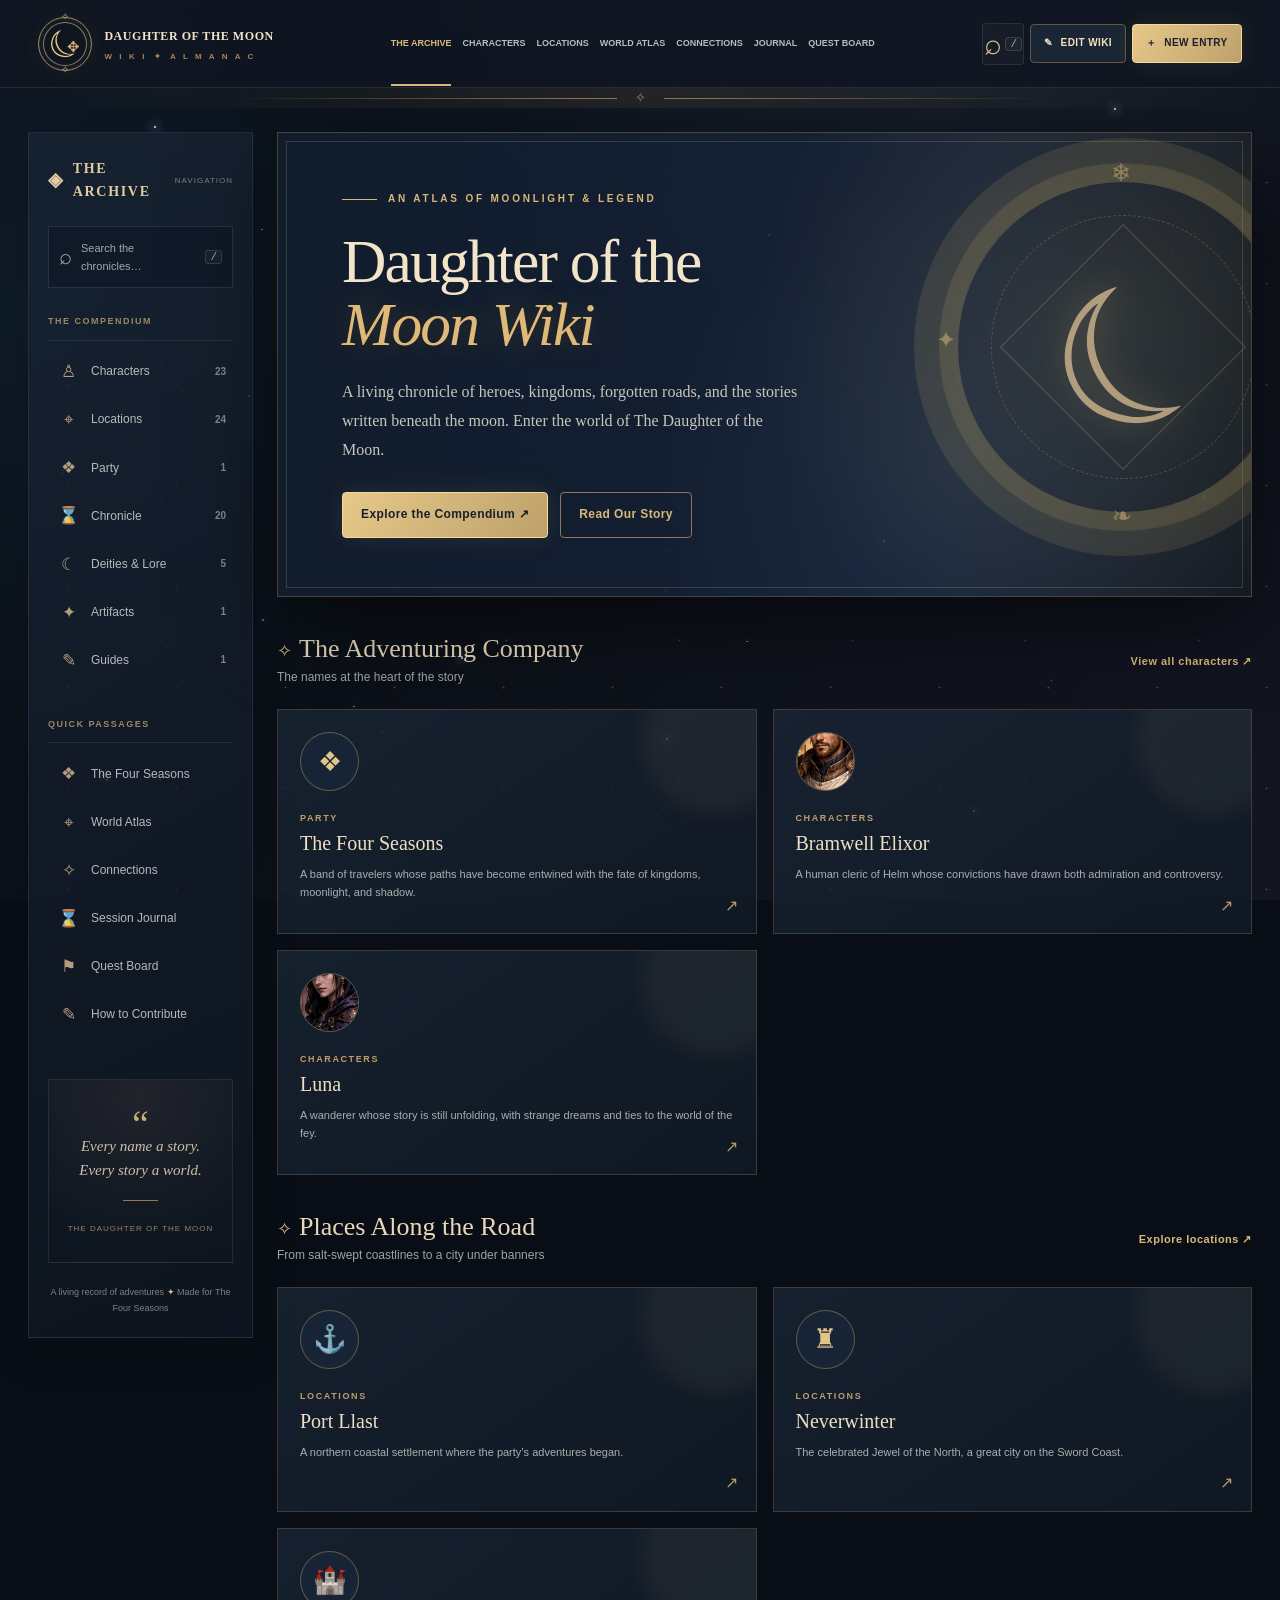
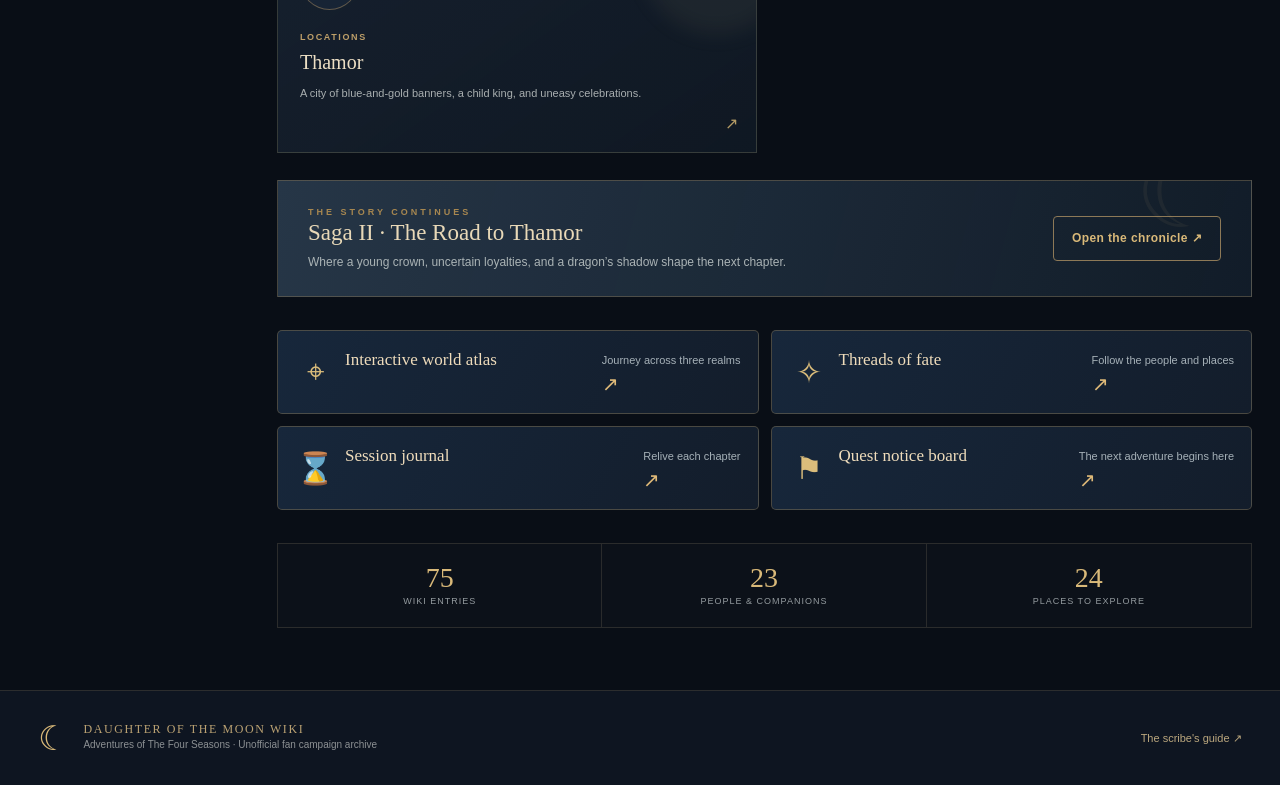
==== commit 07a2c839: "feat: Daughter of the Moon Wiki V2 Living Atlas" ====
--- a/index.html
+++ b/index.html
@@ -3,6 +3,12 @@
 <head>
   <meta charset="utf-8">
   <meta name="viewport" content="width=device-width, initial-scale=1">
+  <meta property="og:title" content="Daughter of the Moon Wiki — The Living Atlas">
+  <meta property="og:description" content="Follow the adventures of The Four Seasons: people, places, sessions and living lore.">
+  <meta property="og:type" content="website">
+  <meta property="og:url" content="https://daughterofthemoon.quest/">
+  <meta property="og:image" content="https://daughterofthemoon.quest/assets/uploads/moonlit-citadel-illustration.webp">
+  <meta name="twitter:card" content="summary_large_image">
   <meta name="theme-color" content="#0b111b">
   <meta name="description" content="Daughter of the Moon Wiki — a living encyclopedia of the Daughter of the Moon campaign and the adventurers known as The Four Seasons.">
   <meta http-equiv="Content-Security-Policy" content="default-src 'self'; script-src 'self'; style-src 'self'; img-src 'self' data: blob: https:; connect-src 'self' https://api.github.com; font-src 'self'; object-src 'none'; base-uri 'self'; form-action 'none'; frame-ancestors 'none'">
@@ -10,6 +16,7 @@
   <link rel="icon" href="assets/favicon.svg" type="image/svg+xml">
   <link rel="stylesheet" href="assets/style.css">
   <script src="assets/app.js" defer></script>
+  <script src="assets/atlas.js" defer></script>
 </head>
 <body>
   <div class="aurora" aria-hidden="true"></div>
@@ -23,7 +30,10 @@
       <a href="#/" data-nav="home">The Archive</a>
       <a href="#/category/Characters" data-nav="characters">Characters</a>
       <a href="#/category/Locations" data-nav="places">Locations</a>
-      <a href="#/article/campaign-chronicle" data-nav="chronicle">Chronicle</a>
+      <a href="#/atlas" data-nav="atlas">World Atlas</a>
+      <a href="#/connections" data-nav="connections">Connections</a>
+      <a href="#/journal" data-nav="chronicle">Journal</a>
+      <a href="#/quests" data-nav="quests">Quest Board</a>
     </nav>
     <div class="top-actions">
       <button class="btn-icon search-open" id="searchOpen" type="button" aria-label="Search the wiki"><span aria-hidden="true">⌕</span><kbd>/</kbd></button>
@@ -41,7 +51,10 @@
       <div class="side-section-title side-gap">QUICK PASSAGES</div>
       <div class="side-shortcuts">
         <a href="#/article/the-four-seasons"><span>❖</span> The Four Seasons</a>
-        <a href="#/article/campaign-chronicle"><span>⌛</span> The Chronicle</a>
+        <a href="#/atlas"><span>⌖</span> World Atlas</a>
+        <a href="#/connections"><span>✧</span> Connections</a>
+        <a href="#/journal"><span>⌛</span> Session Journal</a>
+        <a href="#/quests"><span>⚑</span> Quest Board</a>
         <a href="#/article/how-to-use"><span>✎</span> How to Contribute</a>
       </div>
       <div class="sidebar-quote"><span class="quote-mark">“</span><p>Every name a story.<br>Every story a world.</p><span class="small-line"></span><small>THE DAUGHTER OF THE MOON</small></div>
@@ -64,7 +77,9 @@
         <div class="field-two"><label>ARTICLE TITLE<input type="text" id="editTitle" maxlength="120" placeholder="e.g. The Silver Road"></label><label>COLLECTION<select id="editCategory"></select></label></div>
         <label>SHORT DESCRIPTION<textarea id="editSummary" rows="2" maxlength="350" placeholder="A short introduction for the article card..."></textarea></label>
         <div class="field-two"><label>ALIASES / OTHER NAMES<input id="editAliases" type="text" placeholder="Comma-separated alternative names"></label><label>INFOBOX FACTS<textarea id="editFacts" rows="2" placeholder="Home: Neverwinter&#10;Title: Captain"></textarea></label></div>
+        <div class="session-fields" id="sessionFields"><div class="field-two"><label>SAGA<select id="editSaga"><option value="">Not a session entry</option><option value="I">Saga I</option><option value="II">Saga II</option><option value="III">Saga III</option></select></label><label>SESSION NUMBER<input id="editSession" type="number" min="1" max="999" placeholder="e.g. 18"></label></div></div>
         <div class="editor-cover-row"><div class="editor-cover-thumb" id="editCoverThumb">✦</div><div><strong>Cover illustration</strong><p id="coverLabel">Optional. Add a JPG, PNG, GIF, or WebP.</p><button class="btn outline mini" id="chooseCover" type="button">Choose image</button> <button class="btn subtle mini" id="removeCover" type="button">Remove</button></div></div>
+        <div class="gallery-manager"><div><strong>Illustration gallery</strong><p>Upload portraits, maps or screenshots. Select an image to remove it.</p></div><div id="editGalleryItems" class="edit-gallery-items"></div><button class="btn outline mini" type="button" id="addGalleryImage">＋ Add gallery images</button></div>
         <div class="textarea-top"><label for="editBody">ARTICLE TEXT</label><span>Markdown + <code>[[Wiki links]]</code></span></div>
         <div class="toolbar" aria-label="Article editing tools"><button type="button" data-insert="h2" title="Section heading">H₂</button><button type="button" data-insert="bold" title="Bold"><b>B</b></button><button type="button" data-insert="italic" title="Italic"><i>I</i></button><button type="button" data-insert="list" title="Bullet list">≡</button><button type="button" data-insert="quote" title="Quote">❝</button><button type="button" id="insertWikiLink" title="Insert internal link">↗ Wiki link</button><button type="button" id="insertExternalLink" title="Insert external link">⛓ Web link</button><button type="button" id="insertImage" title="Attach an illustration">▧ Image</button></div>
         <textarea id="editBody" class="body-input" spellcheck="true" placeholder="# Article heading&#10;Write a story. Mention [[Neverwinter]] to link to its entry..."></textarea>
@@ -89,8 +104,41 @@
     <div class="publish-foot"><p id="publishProgress" aria-live="polite"></p><button class="btn primary" id="publishNow" type="button">↑ Publish to GitHub</button></div>
   </dialog>
   <dialog id="lightboxDialog" class="lightbox-dialog"><button type="button" class="x-button" data-close="lightboxDialog" aria-label="Close image">×</button><img id="lightboxImage" alt=""><p id="lightboxCaption"></p></dialog>
+  <dialog id="questDialog" class="small-dialog living-edit-dialog">
+    <div class="dialog-header"><div><small class="eyebrow">ADVENTURER'S NOTICE BOARD</small><h2 id="questHeading">Post a quest</h2></div><button class="x-button" data-close="questDialog" type="button" aria-label="Close">×</button></div>
+    <p class="edit-hint">Keep this public board spoiler-safe. Saving creates a local draft; Publish in Edit wiki shares it with the party.</p>
+    <label>QUEST TITLE<input id="questTitle" maxlength="120" placeholder="A new rumor from the tavern…"></label>
+    <div class="field-two"><label>STATUS<select id="questStatus"><option value="Open">Open</option><option value="In progress">In progress</option><option value="Completed">Completed</option><option value="Archived">Archived</option></select></label><label>QUEST GIVER / CONTACT<input id="questGiver" maxlength="120" placeholder="NPC or organization"></label></div>
+    <label>QUEST DETAILS <small>(Markdown and [[wiki links]] supported)</small><textarea rows="6" id="questBody" placeholder="Write the public quest description and any clues the party may know…"></textarea></label>
+    <label>REWARD / NOTES <input id="questReward" maxlength="180" placeholder="Optional reward or note"></label>
+    <div class="quest-cover-control"><button class="btn outline mini" type="button" id="questChooseImage">＋ Attach image</button><button class="btn subtle mini" type="button" id="questRemoveImage">Remove image</button><span id="questImageName">No illustration</span></div>
+    <div class="living-action-row"><button class="btn danger" type="button" id="questDelete">Delete</button><button class="btn ghost" type="button" data-close="questDialog">Cancel</button><button class="btn primary" type="button" id="questSave">Save local draft</button></div>
+  </dialog>
+  <dialog id="mapDialog" class="small-dialog living-edit-dialog">
+    <div class="dialog-header"><div><small class="eyebrow">THE CARTOGRAPHER'S DESK</small><h2>Map & route editor</h2></div><button class="x-button" data-close="mapDialog" type="button" aria-label="Close">×</button></div>
+    <p class="edit-hint">Pins are illustrative, not GPS positions. Move them by dragging on the map while editing, or enter coordinates below.</p>
+    <label>ARTICLE TO PLACE<select id="mapArticle"></select></label>
+    <div class="field-two"><label>MAP / REGION<select id="mapRegion"></select></label><label>PIN X (0–100)<input id="mapX" type="number" min="4" max="96"></label></div>
+    <label>PIN Y (0–100)<input id="mapY" type="number" min="5" max="95"></label>
+    <div class="living-action-row"><button class="btn danger" type="button" id="mapRemove">Remove pin</button><button class="btn primary" type="button" id="mapSave">Save pin draft</button></div>
+    <hr class="modal-divider"><h3>Connect journey stops</h3>
+    <div class="field-two"><label>FROM<select id="routeFrom"></select></label><label>TO<select id="routeTo"></select></label></div>
+    <label>ROUTE STYLE<select id="routeKind"><option value="journey">Overland</option><option value="voyage">Sea voyage</option><option value="portal">Magical passage</option></select></label>
+    <button class="btn outline" type="button" id="routeAdd">＋ Add route</button>
+    <div id="routeList" class="edit-relationship-list"></div>
+  </dialog>
+  <dialog id="connectionDialog" class="small-dialog living-edit-dialog">
+    <div class="dialog-header"><div><small class="eyebrow">THREADS OF FATE</small><h2>Edit connections</h2></div><button class="x-button" data-close="connectionDialog" type="button" aria-label="Close">×</button></div>
+    <p class="edit-hint">Create named links between any two wiki articles. These become interactive connections in the constellation.</p>
+    <div class="field-two"><label>FIRST ENTRY<select id="connectFrom"></select></label><label>SECOND ENTRY<select id="connectTo"></select></label></div>
+    <label>RELATIONSHIP<input id="connectLabel" maxlength="85" placeholder="e.g. ally, rescued, fought beside"></label>
+    <button class="btn primary" id="connectAdd" type="button">＋ Add connection</button>
+    <div id="connectionList" class="edit-relationship-list"></div>
+  </dialog>
   <input id="coverInput" type="file" accept="image/png,image/jpeg,image/webp,image/gif" hidden>
   <input id="inlineImageInput" type="file" accept="image/png,image/jpeg,image/webp,image/gif" hidden>
+  <input id="galleryInput" type="file" multiple accept="image/png,image/jpeg,image/webp,image/gif" hidden>
+  <input id="questImageInput" type="file" accept="image/png,image/jpeg,image/webp,image/gif" hidden>
   <input id="backupInput" type="file" accept="application/json,.json" hidden>
   <div class="toast" id="toast" role="status" aria-live="polite"></div>
 </body>
--- a/assets/style.css
+++ b/assets/style.css
@@ -53,3 +53,45 @@
 @media(max-width:980px){.brand{min-width:0}.brand-copy strong{font-size:16px;letter-spacing:1px}}
 @media(max-width:620px){.brand-copy strong{font-size:10px;letter-spacing:.1px}.brand-copy small{letter-spacing:.7px}.hero h1{font-size:clamp(36px,9vw,48px)}}
 @media(max-width:380px){.brand-mark{width:34px;height:34px}.brand-copy strong{font-size:9px}.brand-copy small{font-size:5.5px}.top-actions{gap:2px}}
+
+/* V2.0 — THE LIVING ATLAS · FATE CONSTELLATION · SESSION JOURNAL · QUEST BOARD */
+.topnav{gap:clamp(8px,1.35vw,21px)}.topnav a{font-size:10px;letter-spacing:.6px}.topbar{gap:10px}.brand{min-width:285px}.top-actions{gap:6px}
+.living-head{padding:38px clamp(24px,4vw,54px) 35px;background:radial-gradient(ellipse at 91% 10%,#6c558533,transparent 51%),linear-gradient(120deg,#192a3c,#121b29 65%,#1a2235);border:1px solid #89704e69;position:relative;overflow:hidden;margin:0 0 20px;box-shadow:var(--shadow)}
+.living-head::after{content:'☾';position:absolute;right:5%;top:-58px;font:240px var(--display);color:#d0b47b10;pointer-events:none;animation:lunar-drift 13s ease-in-out infinite alternate}.living-head h1{font:normal clamp(36px,4vw,63px)/1.08 var(--display);color:#f3e6c6;margin:12px 0}.living-head p{margin:0;position:relative;z-index:1;color:#b8bdc0;font:14px/1.8 var(--ui);max-width:740px}
+@keyframes lunar-drift{to{transform:translateY(12px) rotate(3deg)}}
+.living-tools{display:flex;align-items:center;flex-wrap:wrap;gap:11px;margin:13px 0 20px}.living-tools>.btn:first-of-type{margin-left:auto}.map-region-caption,.quest-board-count{font:italic 14px var(--display);color:#aeb9c3}.living-tabs{display:flex;gap:7px;flex-wrap:wrap}.living-tab{border:1px solid #816d506c;color:#b9c1ca;background:#142233;padding:9px 14px;border-radius:5px;font:700 11px var(--ui);letter-spacing:.25px;transition:border-color .2s,background-color .2s,color .2s}.living-tab:hover,.living-tab.active{border-color:#e1c385;color:#f4d7a0;background:#2c2d31}.living-tab:focus-visible{outline:2px solid #eac782;outline-offset:3px}.focus-select{background:#192637;color:#eee0c1;border:1px solid #7b765e;border-radius:4px;padding:10px 13px;max-width:100%;min-width:210px;font-size:12px}
+.atlas-layout,.constellation-layout{display:grid;grid-template-columns:minmax(0,1fr) minmax(200px,245px);gap:17px;align-items:stretch}.atlas-surface{position:relative;isolation:isolate;min-height:510px;aspect-ratio:1000/650;max-height:740px;overflow:hidden;border:1px solid #ad945c7a;border-radius:8px;background:#0a2134;background-image:radial-gradient(ellipse at 22% 44%,#27708865,transparent 65%),radial-gradient(ellipse at 68% 57%,#a18a5060,transparent 52%),linear-gradient(155deg,#112b40,#0c1628);box-shadow:inset 0 0 90px #04090e90,0 24px 52px #0005}
+.atlas-surface.threskel{background-image:radial-gradient(circle at 71% 35%,#b8895f65,transparent 42%),radial-gradient(ellipse at 25% 75%,#547c6b70,transparent 50%),linear-gradient(120deg,#182a31,#1b2d36)}.atlas-surface.shadow{background-image:radial-gradient(ellipse at 54% 33%,#7f6c9b35,transparent 45%),radial-gradient(ellipse at 72% 82%,#4d426c7c,transparent 47%),linear-gradient(130deg,#090d16,#171326)}
+.atlas-surface:before{content:'';position:absolute;inset:0;opacity:.28;pointer-events:none;background-image:radial-gradient(circle,#e7d2a1 1px,transparent 1.4px);background-size:47px 43px;z-index:1}.atlas-surface:after{content:'';position:absolute;inset:12px;border:1px solid #d3b77c28;border-radius:5px;pointer-events:none;z-index:3}.atlas-paths{position:absolute;inset:0;width:100%;height:100%;pointer-events:none}.landmass{fill:#85865c43;stroke:#b5aa7273;stroke-width:2;stroke-dasharray:3 5}.shadow-haze{fill:#654c8e27;stroke:#ab7aa751;stroke-width:3}.shadow-halo{fill:#7f5bad16;stroke:#ad85dd45;stroke-width:1.5;stroke-dasharray:4 9}.hillline{fill:none;stroke:#b6b7862b;stroke-width:19;stroke-linecap:round}.map-contours path{fill:none;stroke:#e2c99e0f;stroke-width:1.6}.journey-line{fill:none;stroke:#dcc087;stroke-width:4;stroke-linecap:round;stroke-dasharray:4 10;animation:route-flow 45s linear infinite}.journey-line.voyage{stroke:#97d4d5;stroke-width:3.3;stroke-dasharray:4 9}.journey-line.portal{stroke:#c6a1e7;stroke-width:5;stroke-dasharray:2 9;filter:drop-shadow(0 0 6px #9a65cf)}@keyframes route-flow{to{stroke-dashoffset:-460}}
+.map-pin{position:absolute;z-index:2;display:grid;justify-items:center;gap:3px;border:0;background:transparent;color:#f7e9c9;transform:translate(-50%,-50%);max-width:132px;padding:4px;cursor:pointer;touch-action:none;text-shadow:0 2px 4px #000,0 0 8px #000}.pin-dot{width:33px;height:33px;display:grid;place-items:center;border-radius:50%;border:1px solid #f0dca5;background:#172333d9;box-shadow:0 0 0 5px #dbc17c15,0 0 26px #e5c9866b;font:21px var(--display);transition:box-shadow .2s,background-color .2s;animation:pin-halo 4s ease-in-out infinite alternate}.map-pin:nth-child(3n) .pin-dot{animation-delay:-1.4s}.map-pin:hover .pin-dot,.map-pin.selected .pin-dot,.map-pin.dragging .pin-dot{background:#b79459;box-shadow:0 0 0 7px #e6cb8540,0 0 28px #e6c77faa}.pin-name{font:600 11px/1.1 var(--ui);letter-spacing:.2px;max-width:115px;overflow-wrap:anywhere;white-space:normal}.map-pin.dragging{z-index:6}@keyframes pin-halo{to{box-shadow:0 0 0 8px #dbc17c06,0 0 35px #e5c9867f}}
+.map-compass{position:absolute;top:24px;right:27px;z-index:2;color:#c6b683;font:italic 24px var(--display);border:1px solid #b9a1736b;border-radius:50%;width:54px;height:54px;display:grid;place-items:center;pointer-events:none}.map-compass:after{content:'↑';position:absolute;top:23px;font:14px var(--ui)}
+.atlas-detail{background:linear-gradient(140deg,#1a2637d9,#101c2ace);padding:24px;border:1px solid #90785463;min-width:0;border-radius:6px;max-height:740px;overflow-y:auto}.atlas-detail h2{font:normal 28px/1.2 var(--display);color:#eddcb9;margin:17px 0}.atlas-detail h3{color:#d4b986;font:17px var(--display);margin:28px 0 11px}.atlas-detail p{font-size:12px;line-height:1.8;color:#b3b9c0}.atlas-detail-links{display:flex;flex-wrap:wrap;gap:8px;margin:18px 0}.atlas-detail-links>.btn{font-size:10px;padding:9px}.side-story{display:block;font:12px/1.4 var(--ui);padding:9px;border-bottom:1px solid #ffffff12;color:#c9c0b0}.side-story:hover{color:#ead29a}.map-symbol{text-align:center;font:120px var(--display);color:#be9e5d2d;line-height:1.6;animation:lunar-drift 12s ease-in-out infinite alternate}.map-explainer{margin-top:30px!important;font-size:10px!important;color:#a2a4a5!important}
+.atlas-chronology{margin-top:27px;display:grid;gap:10px}.atlas-chronology h2{font:26px var(--display);color:#e8d2a4;margin:0 0 6px}.journey-card{display:flex;align-items:center;gap:15px;padding:16px 22px;background:#172437ab;border:1px solid #776e5b5e;border-radius:5px;transition:background-color .2s,border-color .2s}.journey-card:hover{background:#213348;border-color:#ccae76}.journey-card strong{color:#e9d2a6;font:18px var(--display)}.journey-card small{margin-left:auto;color:#b3bbc4;font-size:11px}.journey-card>span{color:var(--gold)}
+.constellation-stage{position:relative;border:1px solid #a38c5875;border-radius:8px;min-height:510px;background:radial-gradient(circle at 50% 50%,#283047 0,#171a2c 45%,#0b1422 98%);overflow:hidden;box-shadow:inset 0 0 80px #010409,0 18px 50px #0006}.constellation-stage::before{content:'';position:absolute;inset:0;pointer-events:none;background-image:radial-gradient(circle,#e8d3ac78 1px,transparent 1.5px),radial-gradient(circle,#abb8dd50 1px,transparent 1.5px);background-size:62px 58px,107px 114px;animation:sky-drift 110s linear infinite}.constellation-stage svg{position:relative;width:100%;height:auto;max-height:680px;aspect-ratio:1000/690;display:block}.constellation-link{fill:none;stroke:#c5af8375;stroke-width:2.4;stroke-dasharray:5 9;animation:route-flow 65s linear infinite;pointer-events:stroke}.star-node{cursor:pointer;outline:none}.star-node circle{fill:#1b344d;stroke:#d4bc89;stroke-width:2.7;filter:drop-shadow(0 0 12px #cba97b61);transition:fill .2s,stroke-width .2s}.star-node:hover circle,.star-node:focus-visible circle{fill:#685a46;stroke-width:4.5}.star-node.central circle{fill:#4e3e4f;stroke:#f9daa5;stroke-width:3.2;filter:drop-shadow(0 0 24px #dfbf8a87)}.star-glyph{font:23px var(--display);fill:#e8d2a4;pointer-events:none}.star-node.central .star-glyph{font-size:42px}.star-label{font:600 15px var(--ui);fill:#dedad6;paint-order:stroke;stroke:#0b1422;stroke-width:6px;stroke-linejoin:round;pointer-events:none}.star-node.central .star-label{font:bold 25px var(--display);fill:#f4d8a4}.constellation-note{position:absolute;bottom:15px;left:15px;right:15px;text-align:center;color:#afaab0;font:11px var(--ui);pointer-events:none}.connection-pill{display:flex;width:100%;gap:4px;flex-direction:column;align-items:start;text-align:left;margin-bottom:6px;padding:9px 10px;background:#ffffff08;border:1px solid #ffffff13;color:#e2d6c0;border-radius:4px}.connection-pill:hover{background:#d4ba7e18;border-color:#c4a36d}.connection-pill strong{font:13px var(--display)}.connection-pill small{font:10px var(--ui);color:#a5adb8}.muted-note{color:#9da2a7;font-size:11px}
+@keyframes sky-drift{to{background-position:160px 110px,-100px 80px}}
+.session-grid{display:grid;grid-template-columns:repeat(2,minmax(0,1fr));gap:13px}.session-card{padding:24px;min-height:190px;background:linear-gradient(145deg,#1c293c,#111a29);border:1px solid #9f89555a;border-radius:6px;position:relative;overflow:hidden;transition:border-color .2s,background-color .2s}.session-card:after{content:'☾';position:absolute;right:-10px;bottom:-65px;color:#c8a97412;font:180px var(--display);pointer-events:none}.session-card:hover{border-color:#d7b97a;background:linear-gradient(145deg,#24354a,#172134)}.session-num{font:bold 10px var(--ui);letter-spacing:2px;color:#d0b779}.session-card h3{font:26px/1.2 var(--display);margin:14px 0 8px;color:#f0ddba}.session-card p{font:12px/1.8 var(--ui);color:#aab6c3;max-width:390px}.session-open{font:11px var(--ui);color:#e0c084}
+.quest-grid{display:grid;grid-template-columns:repeat(2,minmax(0,1fr));gap:17px}.quest-grid:has(.quest-empty){grid-template-columns:1fr}.quest-empty{min-height:370px;display:grid;place-items:center;align-content:center;gap:10px;text-align:center;padding:40px 24px;border:1px dashed #b1936580;border-radius:9px;background:radial-gradient(ellipse at center,#9171471a,transparent 65%),linear-gradient(120deg,#1a2737,#101824)}.empty-seal{font:100px/1.2 var(--display);color:#dec382;filter:drop-shadow(0 0 18px #caac7245)}.quest-empty h2{font:32px var(--display);color:#e9cf9d;margin:0}.quest-empty p{max-width:490px;color:#b7b9b9;font-size:13px;margin:0 0 15px}.quest-card{padding:22px;background:linear-gradient(160deg,#1b2839,#121e2d);border:1px solid #8b7d5d92;border-radius:7px}.quest-card-head{display:flex;justify-content:space-between;align-items:center}.quest-state{border:1px solid #ab9269;color:#e8c990;font-size:10px;text-transform:uppercase;letter-spacing:1px;padding:5px 10px;border-radius:3px}.quest-state.completed{border-color:#7a9b81;color:#bcd5b6}.quest-state.in-progress{border-color:#8e9eb4;color:#b5c9dd}.quest-seal{font:35px var(--display);color:#af9a62}.quest-card h2{font:27px var(--display);margin:12px 0 4px;color:#ebd6b0}.quest-giver{font:11px var(--ui);color:#a6a7a8}.quest-card .article-prose{font-size:13px}.quest-reward{padding:10px;color:#dfc88c;background:#c4a16f12;font-size:12px}.quest-card-image{width:100%;max-height:230px;object-fit:cover;border-radius:3px;cursor:zoom-in;margin:12px 0}
+.living-edit-dialog{width:min(700px,95vw);max-height:90vh;overflow-y:auto}.living-edit-dialog label{display:block;margin:10px 0 14px;font:700 10px var(--ui);letter-spacing:1px;color:#cbbb9e}.living-edit-dialog input,.living-edit-dialog select,.living-edit-dialog textarea{display:block;width:100%;min-width:0;margin-top:7px;padding:10px 12px;color:#e9e2d7;border:1px solid #84765991;border-radius:4px;background:#131e2b;font:13px/1.4 var(--ui);letter-spacing:0}.living-edit-dialog label small{font-weight:400;letter-spacing:0}.edit-hint{font:12px/1.7 var(--ui);color:#b9bfc6;margin:8px 0 22px}.living-action-row{display:flex;justify-content:flex-end;gap:9px;flex-wrap:wrap;margin-top:20px}.living-action-row .danger{margin-right:auto}.modal-divider{border:0;border-top:1px solid #8b78584e;margin:22px 0}.edit-relationship-list{display:grid;gap:7px;max-height:190px;overflow-y:auto;margin-top:15px}.relationship-row{display:flex;align-items:center;justify-content:space-between;gap:15px;border-bottom:1px solid #ffffff20;padding:5px 4px;font:11px var(--ui);color:#c8ced2}.plain-remove{border:1px solid #855859;background:#39252b;color:#e9b3b3;border-radius:4px;min-width:28px;height:28px}.quest-cover-control{display:flex;align-items:center;gap:8px;flex-wrap:wrap;font-size:10px;color:#b6b6b7}
+.living-feature-grid{display:grid;grid-template-columns:repeat(2,minmax(0,1fr));gap:12px;margin:33px 0}.living-feature{display:grid;grid-template-columns:40px 1fr auto;grid-template-rows:1fr 1fr;align-items:center;gap:0 10px;padding:17px;background:linear-gradient(120deg,#17273b,#131d2b);border:1px solid #86785878;border-radius:5px;transition:background-color .2s,border-color .2s}.living-feature:hover{background:#26354a;border-color:#d6b779}.living-feature-icon{font:31px var(--display);grid-row:span 2;color:#dbbd7b;text-align:center}.living-feature strong{font:17px var(--display);color:#efdcbb}.living-feature small{font:11px var(--ui);color:#a6b1b8}.living-feature-arrow{grid-column:3;grid-row:span 2;color:#deb978;font:20px var(--display)}
+.article-gallery{margin-top:35px}.article-gallery h3{font:25px var(--display);color:#e7d5b1;margin:0 0 14px}.article-gallery-grid,.edit-gallery-items,.preview-gallery{display:grid;grid-template-columns:repeat(3,minmax(0,1fr));gap:9px}.gallery-tile{aspect-ratio:4/3;overflow:hidden;border:1px solid #a38b6099;border-radius:4px;background:#111e2e;padding:0}.gallery-tile img{width:100%;height:100%;object-fit:cover;transition:filter .2s}.gallery-tile:hover img{filter:brightness(1.2)}.gallery-manager{margin:14px 0;padding:15px;border:1px solid #665c4d;background:#142333}.gallery-manager strong{font:17px var(--display);color:#e4cfa6}.gallery-manager p{font-size:11px;color:#a9b0b6;margin:4px 0 10px}.gallery-edit-tile{position:relative;aspect-ratio:4/3;border:1px solid #bba875;border-radius:4px;overflow:hidden;background:#131c27;padding:0}.gallery-edit-tile img{width:100%;height:100%;object-fit:cover}.gallery-edit-tile span{position:absolute;right:3px;top:3px;background:#34212bea;color:#fff;border-radius:50%;line-height:1;width:22px;height:22px;font-size:20px}.preview-gallery img{width:100%;aspect-ratio:4/3;object-fit:cover}.session-fields{padding-top:10px;border-top:1px solid #ffffff21}
+@media(max-width:1550px){.topnav{gap:11px}.topnav a{font-size:9px;letter-spacing:0}.brand{min-width:245px}.brand-copy strong{font-size:12px}}
+@media(max-width:1350px){.atlas-layout,.constellation-layout{grid-template-columns:minmax(0,1fr) 215px}.atlas-detail{padding:16px}}
+@media(max-width:1150px){.topnav{display:none}}
+@media(max-width:980px){.atlas-layout,.constellation-layout{grid-template-columns:1fr}.atlas-detail{max-height:none}.atlas-surface,.constellation-stage{min-height:390px}.atlas-detail-links{display:flex}.journey-card{flex-wrap:wrap}.journey-card small{margin-left:0}}
+@media(max-width:620px){.living-head{padding:28px 22px}.living-head h1{font-size:38px}.living-head:after{font-size:150px;top:-35px}.atlas-surface{min-height:300px;aspect-ratio:1.18}.atlas-surface:before{opacity:.14}.map-pin{max-width:75px}.pin-dot{width:26px;height:26px;font-size:15px}.pin-name{font-size:9px;line-height:1.05;max-width:75px}.living-tools{align-items:stretch}.living-tools>.btn:first-of-type{margin-left:0}.map-compass{width:35px;height:35px;font-size:16px;top:12px;right:14px}.map-compass:after{font-size:10px;top:14px}.session-grid,.quest-grid,.living-feature-grid{grid-template-columns:1fr}.session-card{min-height:0}.constellation-stage{min-height:260px}.constellation-note{font-size:9px}.living-feature strong{font-size:16px}.living-tabs{gap:4px}.living-tab{padding:8px 10px;font-size:10px}.journey-card small{flex-basis:100%}.gallery-manager{padding:10px}}
+@media(prefers-reduced-motion:reduce){.journey-line,.constellation-link,.pin-dot,.constellation-stage::before,.living-head::after,.map-symbol{animation:none!important}}
+/* Expanded reading surface for immersive maps and constellations. */
+body:has(.atlas-layout) .site-grid,body:has(.constellation-layout) .site-grid{grid-template-columns:235px minmax(0,1fr);max-width:1740px;gap:24px}
+body:has(.atlas-layout) .rightbar,body:has(.constellation-layout) .rightbar{display:none}
+.atlas-surface{width:100%;min-width:0;min-height:0;max-height:none;aspect-ratio:1000/650}
+.constellation-stage svg{position:absolute;inset:0;width:100%;height:100%;max-height:none;aspect-ratio:auto}
+.star-label{font-size:23px}.star-node.central .star-label{font-size:31px}.star-glyph{font-size:32px}.star-node.central .star-glyph{font-size:50px}
+@media(max-width:980px){body:has(.atlas-layout) .site-grid,body:has(.constellation-layout) .site-grid{grid-template-columns:minmax(0,1fr)}.atlas-surface{min-height:320px}}
+@media(max-width:620px){.atlas-surface{min-height:275px;aspect-ratio:1.18}.constellation-stage{min-height:390px}}
+@media(max-width:620px){
+ .map-pin .pin-name{display:none}
+ .map-pin.selected .pin-name{display:block;background:#101925e8;border:1px solid #bd9c65;border-radius:3px;padding:3px 5px;max-width:106px}
+ .atlas-detail{padding:20px;min-height:0}
+ .map-symbol{font-size:70px;line-height:1.1;margin:8px 0}
+ .map-explainer{margin-top:12px!important}
+}
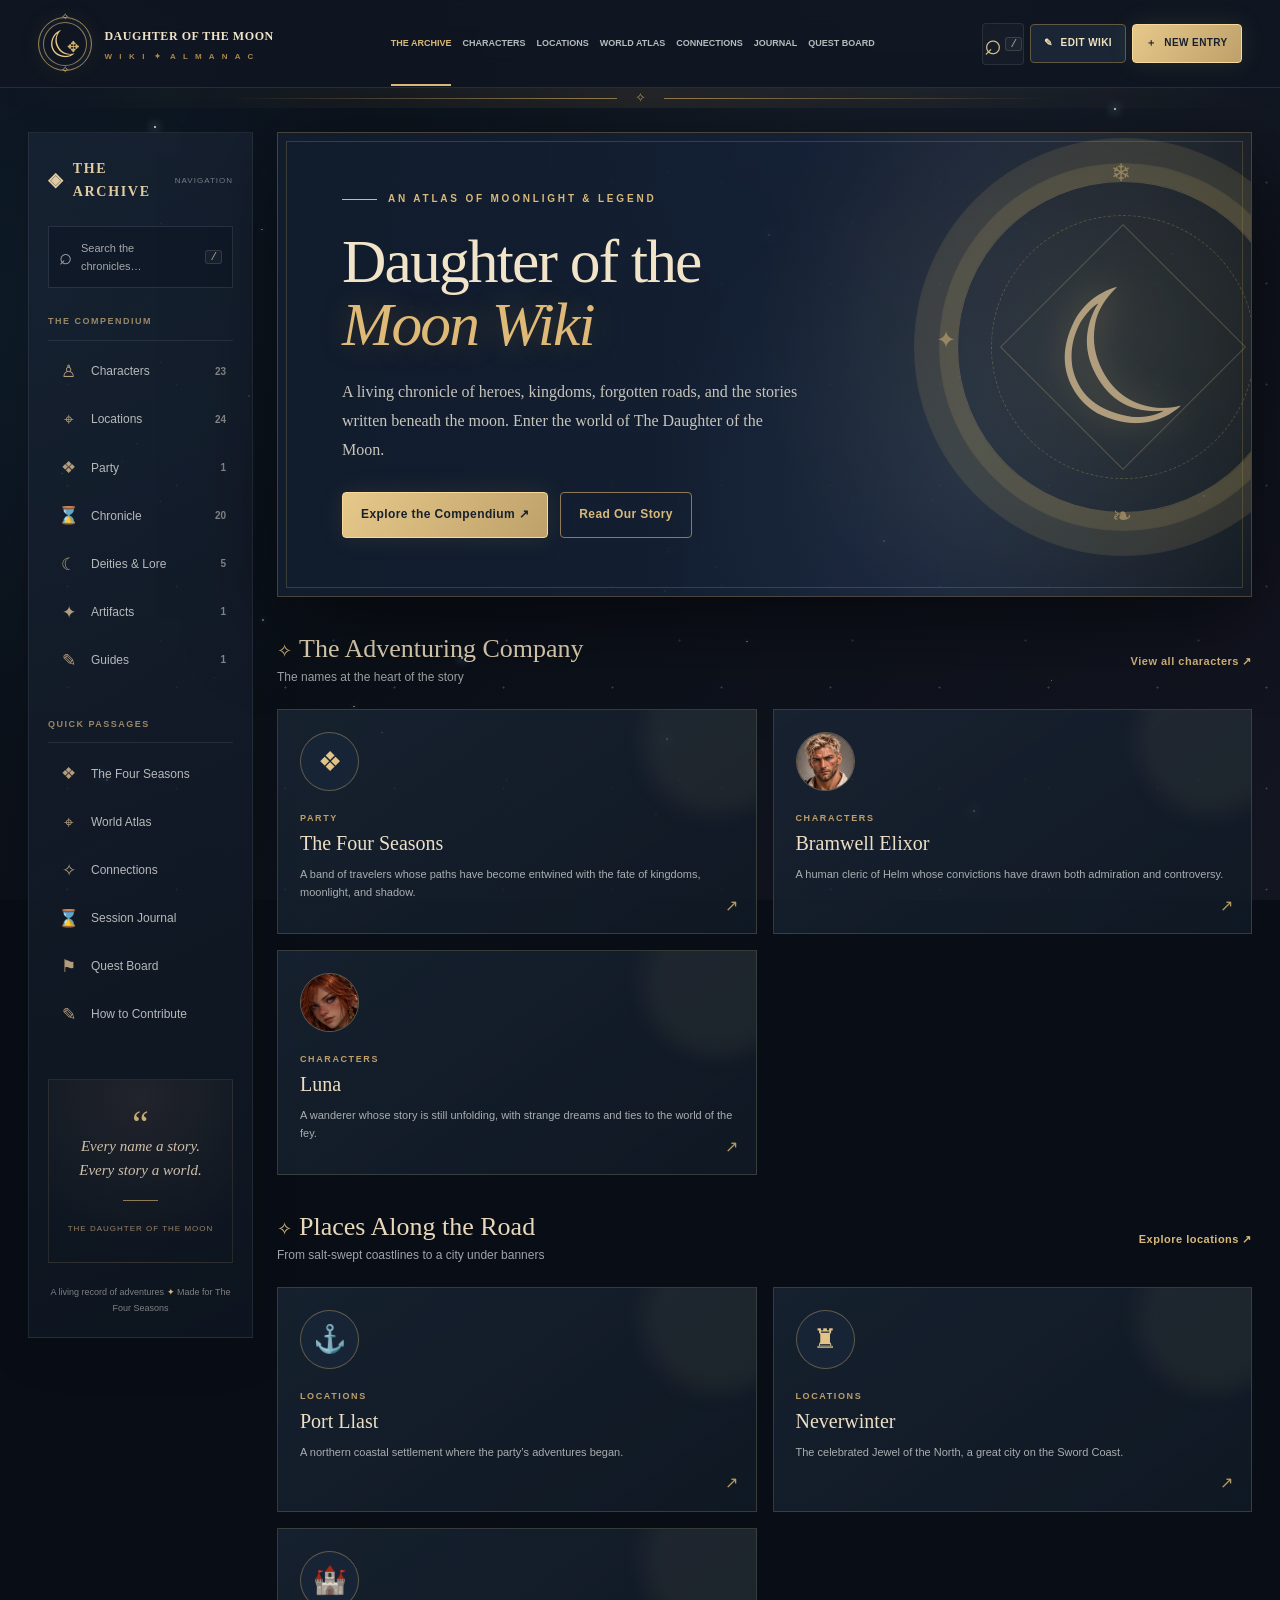
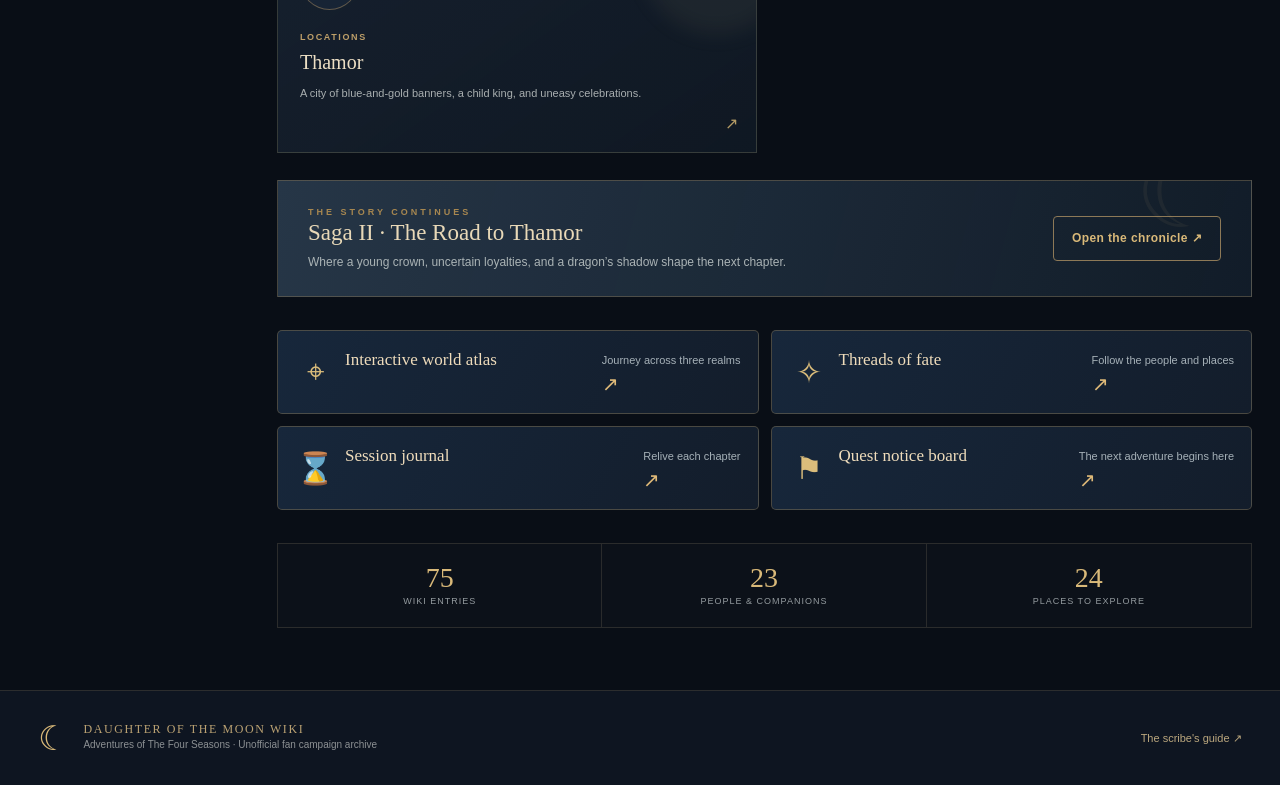
==== commit 4ce124b6: "feat(wiki): animated Moonweave, regional map layouts and readable quests" ====
--- a/index.html
+++ b/index.html
@@ -15,8 +15,10 @@
   <title>Daughter of the Moon Wiki · An Atlas of Moonlight & Legend</title>
   <link rel="icon" href="assets/favicon.svg" type="image/svg+xml">
   <link rel="stylesheet" href="assets/style.css">
+  <link rel="stylesheet" href="assets/living-extras.css">
   <script src="assets/app.js" defer></script>
   <script src="assets/atlas.js" defer></script>
+  <script src="assets/living-extras.js" defer></script>
 </head>
 <body>
   <div class="aurora" aria-hidden="true"></div>
--- a/assets/style.css
+++ b/assets/style.css
@@ -73,7 +73,7 @@
 .quest-grid{display:grid;grid-template-columns:repeat(2,minmax(0,1fr));gap:17px}.quest-grid:has(.quest-empty){grid-template-columns:1fr}.quest-empty{min-height:370px;display:grid;place-items:center;align-content:center;gap:10px;text-align:center;padding:40px 24px;border:1px dashed #b1936580;border-radius:9px;background:radial-gradient(ellipse at center,#9171471a,transparent 65%),linear-gradient(120deg,#1a2737,#101824)}.empty-seal{font:100px/1.2 var(--display);color:#dec382;filter:drop-shadow(0 0 18px #caac7245)}.quest-empty h2{font:32px var(--display);color:#e9cf9d;margin:0}.quest-empty p{max-width:490px;color:#b7b9b9;font-size:13px;margin:0 0 15px}.quest-card{padding:22px;background:linear-gradient(160deg,#1b2839,#121e2d);border:1px solid #8b7d5d92;border-radius:7px}.quest-card-head{display:flex;justify-content:space-between;align-items:center}.quest-state{border:1px solid #ab9269;color:#e8c990;font-size:10px;text-transform:uppercase;letter-spacing:1px;padding:5px 10px;border-radius:3px}.quest-state.completed{border-color:#7a9b81;color:#bcd5b6}.quest-state.in-progress{border-color:#8e9eb4;color:#b5c9dd}.quest-seal{font:35px var(--display);color:#af9a62}.quest-card h2{font:27px var(--display);margin:12px 0 4px;color:#ebd6b0}.quest-giver{font:11px var(--ui);color:#a6a7a8}.quest-card .article-prose{font-size:13px}.quest-reward{padding:10px;color:#dfc88c;background:#c4a16f12;font-size:12px}.quest-card-image{width:100%;max-height:230px;object-fit:cover;border-radius:3px;cursor:zoom-in;margin:12px 0}
 .living-edit-dialog{width:min(700px,95vw);max-height:90vh;overflow-y:auto}.living-edit-dialog label{display:block;margin:10px 0 14px;font:700 10px var(--ui);letter-spacing:1px;color:#cbbb9e}.living-edit-dialog input,.living-edit-dialog select,.living-edit-dialog textarea{display:block;width:100%;min-width:0;margin-top:7px;padding:10px 12px;color:#e9e2d7;border:1px solid #84765991;border-radius:4px;background:#131e2b;font:13px/1.4 var(--ui);letter-spacing:0}.living-edit-dialog label small{font-weight:400;letter-spacing:0}.edit-hint{font:12px/1.7 var(--ui);color:#b9bfc6;margin:8px 0 22px}.living-action-row{display:flex;justify-content:flex-end;gap:9px;flex-wrap:wrap;margin-top:20px}.living-action-row .danger{margin-right:auto}.modal-divider{border:0;border-top:1px solid #8b78584e;margin:22px 0}.edit-relationship-list{display:grid;gap:7px;max-height:190px;overflow-y:auto;margin-top:15px}.relationship-row{display:flex;align-items:center;justify-content:space-between;gap:15px;border-bottom:1px solid #ffffff20;padding:5px 4px;font:11px var(--ui);color:#c8ced2}.plain-remove{border:1px solid #855859;background:#39252b;color:#e9b3b3;border-radius:4px;min-width:28px;height:28px}.quest-cover-control{display:flex;align-items:center;gap:8px;flex-wrap:wrap;font-size:10px;color:#b6b6b7}
 .living-feature-grid{display:grid;grid-template-columns:repeat(2,minmax(0,1fr));gap:12px;margin:33px 0}.living-feature{display:grid;grid-template-columns:40px 1fr auto;grid-template-rows:1fr 1fr;align-items:center;gap:0 10px;padding:17px;background:linear-gradient(120deg,#17273b,#131d2b);border:1px solid #86785878;border-radius:5px;transition:background-color .2s,border-color .2s}.living-feature:hover{background:#26354a;border-color:#d6b779}.living-feature-icon{font:31px var(--display);grid-row:span 2;color:#dbbd7b;text-align:center}.living-feature strong{font:17px var(--display);color:#efdcbb}.living-feature small{font:11px var(--ui);color:#a6b1b8}.living-feature-arrow{grid-column:3;grid-row:span 2;color:#deb978;font:20px var(--display)}
-.article-gallery{margin-top:35px}.article-gallery h3{font:25px var(--display);color:#e7d5b1;margin:0 0 14px}.article-gallery-grid,.edit-gallery-items,.preview-gallery{display:grid;grid-template-columns:repeat(3,minmax(0,1fr));gap:9px}.gallery-tile{aspect-ratio:4/3;overflow:hidden;border:1px solid #a38b6099;border-radius:4px;background:#111e2e;padding:0}.gallery-tile img{width:100%;height:100%;object-fit:cover;transition:filter .2s}.gallery-tile:hover img{filter:brightness(1.2)}.gallery-manager{margin:14px 0;padding:15px;border:1px solid #665c4d;background:#142333}.gallery-manager strong{font:17px var(--display);color:#e4cfa6}.gallery-manager p{font-size:11px;color:#a9b0b6;margin:4px 0 10px}.gallery-edit-tile{position:relative;aspect-ratio:4/3;border:1px solid #bba875;border-radius:4px;overflow:hidden;background:#131c27;padding:0}.gallery-edit-tile img{width:100%;height:100%;object-fit:cover}.gallery-edit-tile span{position:absolute;right:3px;top:3px;background:#34212bea;color:#fff;border-radius:50%;line-height:1;width:22px;height:22px;font-size:20px}.preview-gallery img{width:100%;aspect-ratio:4/3;object-fit:cover}.session-fields{padding-top:10px;border-top:1px solid #ffffff21}
+.article-gallery{margin-top:35px}.article-gallery h3{font:25px var(--display);color:#e7d5b1;margin:0 0 14px}.article-gallery-grid,.edit-gallery-items,.preview-gallery{display:grid;grid-template-columns:repeat(3,minmax(0,1fr));gap:9px}.gallery-tile{aspect-ratio:4/3;overflow:hidden;border:1px solid #a38b6099;border-radius:4px;background:#111e2e;padding:0}.gallery-tile img{width:100%;height:100%;object-fit:contain;transition:filter .2s}.gallery-tile:hover img{filter:brightness(1.2)}.gallery-manager{margin:14px 0;padding:15px;border:1px solid #665c4d;background:#142333}.gallery-manager strong{font:17px var(--display);color:#e4cfa6}.gallery-manager p{font-size:11px;color:#a9b0b6;margin:4px 0 10px}.gallery-edit-tile{position:relative;aspect-ratio:4/3;border:1px solid #bba875;border-radius:4px;overflow:hidden;background:#131c27;padding:0}.gallery-edit-tile img{width:100%;height:100%;object-fit:contain}.gallery-edit-tile span{position:absolute;right:3px;top:3px;background:#34212bea;color:#fff;border-radius:50%;line-height:1;width:22px;height:22px;font-size:20px}.preview-gallery img{width:100%;aspect-ratio:4/3;object-fit:contain}.session-fields{padding-top:10px;border-top:1px solid #ffffff21}
 @media(max-width:1550px){.topnav{gap:11px}.topnav a{font-size:9px;letter-spacing:0}.brand{min-width:245px}.brand-copy strong{font-size:12px}}
 @media(max-width:1350px){.atlas-layout,.constellation-layout{grid-template-columns:minmax(0,1fr) 215px}.atlas-detail{padding:16px}}
 @media(max-width:1150px){.topnav{display:none}}
--- a/assets/living-extras.css
+++ b/assets/living-extras.css
@@ -0,0 +1,81 @@
+/* Daughter of the Moon Wiki — functionality-only UI refinement. Does not alter article text. */
+:root{--thread-gold:#f2cf86;--thread-ice:#b5e3f5;--thread-muted:#bac9d7}
+/* Quest cards use a dark surface, unlike parchment article pages. Never inherit parchment ink here. */
+.quest-card .article-prose,.quest-card .article-prose p,.quest-card .article-prose li,.quest-card .article-prose strong,.quest-card .article-prose em,.quest-card .article-prose span{color:#f2ede2!important}
+.quest-card .article-prose h2,.quest-card .article-prose h3,.quest-card .article-prose h4{color:#f6d9a1!important;border-color:#867a60}
+.quest-card .article-prose a,.quest-card .article-prose a.wiki-link,.quest-card .article-prose a.external-link{color:#ffe1a3!important;text-decoration:underline;text-decoration-thickness:1px;text-underline-offset:3px;border-color:#f5d89a!important}
+.quest-card .article-prose a:hover,.quest-card .article-prose a:focus-visible{color:#fff6d9!important;background:#765c3480}
+.quest-card .article-prose blockquote{color:#fff0ce!important;background:#c9b17b1a;border-left-color:#e1bd73}
+.quest-card .article-prose code{color:#ffe5ad;background:#0b1822;padding:.1em .2em}
+.quest-card .quest-giver{color:#c8cbd1}.quest-card .quest-reward{color:#f4deb2}.quest-card-image{object-fit:contain;background:#0b1624}
+
+/* Double-helix interaction — two flowing strands, glowing nodes, separate accessible list. */
+.dna-toolbar{display:flex;align-items:center;gap:10px;flex-wrap:wrap;margin:0 0 18px;position:relative;z-index:2}
+.dna-lookup{position:relative;flex:1 1 245px;min-width:0}.dna-search{width:100%;min-width:0;display:block;border:1px solid #857552;background:#19293b;color:#fff2d5;border-radius:8px;padding:12px 15px;font-size:13px}.dna-search::placeholder{color:#bcc8d3}
+.dna-find-results{position:absolute;z-index:10;top:calc(100% + 5px);left:0;right:0;max-height:280px;overflow:auto;padding:7px;background:#172638;border:1px solid #b09b69;border-radius:8px;box-shadow:0 16px 36px #000b}
+.dna-find-results[hidden]{display:none}.dna-find-results p{color:#e8d7b7;padding:8px 12px;margin:0}.dna-suggestion{color:#eee6d4;display:block;text-align:left;width:100%;padding:11px 12px;background:none;border:0;border-radius:5px}.dna-suggestion:hover{background:#34465b}
+.dna-focus-select{max-width:min(100%,255px);flex:0 1 220px}
+.dna-layout{display:grid;grid-template-columns:minmax(0,1.4fr) minmax(240px,.83fr);gap:18px;align-items:stretch;min-width:0}
+.dna-stage{position:relative;min-width:0;overflow:hidden;border:1px solid #a58e5c85;border-radius:14px;min-height:630px;background:radial-gradient(ellipse 70% 65% at 50% 55%,#273b5d 0,#121e33 58%,#0b1221 100%);box-shadow:inset 0 0 70px #030711ab,0 18px 44px #0005;isolation:isolate;outline-offset:2px}
+.dna-stage:before,.dna-stage:after{content:"";position:absolute;inset:-30%;pointer-events:none;z-index:-1}
+.dna-stage:before{background-image:radial-gradient(circle,#eacb8d 1px,transparent 1.9px),radial-gradient(circle,#acc6e3 1px,transparent 1.8px);background-size:80px 100px,121px 91px;opacity:.34;animation:dna-sky 60s linear infinite}
+.dna-stage:after{background:radial-gradient(circle at 45% 52%,#bb95ef17,transparent 40%);animation:dna-breathe 8s ease-in-out infinite alternate}
+.dna-stage-heading{position:absolute;top:12px;left:16px;right:16px;display:flex;align-items:baseline;flex-wrap:wrap;gap:7px 14px;z-index:2;pointer-events:none}
+.dna-stage-heading .eyebrow{font-size:10px;letter-spacing:2px;color:#efce94}.dna-stage-heading strong{font:clamp(16px,1.65vw,24px) var(--display);color:#fff1d4}.dna-stage-heading small{font-size:11px;color:#c0d6e4}
+.dna-svg{display:block;position:relative;width:100%;height:min(620px,65vw);min-height:480px;overflow:visible;user-select:none}
+.dna-rung{stroke:#c5baad;stroke-width:1.7;stroke-opacity:.22;stroke-dasharray:4 11;animation:dna-rung-flow 30s linear infinite}
+.dna-rail{fill:none;stroke-width:12;stroke-linecap:round;stroke-opacity:.78;filter:drop-shadow(0 0 12px #aeccec6e);stroke-dasharray:22 13;animation:dna-strand 19s linear infinite}
+.dna-rail.gold{stroke:url(#strandGoldGradient)}.dna-rail.blue{stroke:url(#strandPurpleGradient);animation-direction:reverse}
+.dna-node{cursor:pointer;outline:none;transition:opacity .2s}
+.dna-node-halo{fill:#c6cefa14;stroke:#ffffff37;stroke-width:1.2;transform-box:fill-box;transform-origin:center;animation:dna-pulse 3.5s ease-in-out infinite alternate}
+.dna-node-core{fill:#223048;stroke:#f8c979;stroke-width:2.7;filter:drop-shadow(0 0 10px #e6ba6f90)}
+.dna-node.aqua .dna-node-core{stroke:#b0d8eb;filter:drop-shadow(0 0 10px #77dcf3a0)}
+.dna-node-icon{font-size:23px;fill:#f9e3aa;pointer-events:none}.dna-node.aqua .dna-node-icon{fill:#c7eefa}
+.dna-node-text{font:20px Georgia,serif;fill:#f7eee0;stroke:#111a29;stroke-width:3;paint-order:stroke;pointer-events:none}
+.dna-node:hover .dna-node-core,.dna-node:focus .dna-node-core{fill:#6b5970;stroke-width:5;filter:drop-shadow(0 0 15px #f0d6a8)}
+.dna-node:focus-visible .dna-node-halo{stroke:#fff2c1;stroke-width:4}
+.dna-core-glow{fill:#d2bdf522;stroke:#e2c99566;stroke-width:2;animation:dna-pulse 6s ease-in-out infinite alternate;transform-origin:center;transform-box:fill-box}
+.dna-core-circle{fill:#18253d;stroke:#dac492;stroke-width:2}.dna-center-glyph{fill:#e5d5a9;font-size:31px}
+.dna-controls{display:flex;justify-content:space-between;align-items:center;gap:6px;flex-wrap:wrap;padding:0 15px 10px}
+.dna-nav-btn{border:1px solid #9c8b6969;background:#1b2d43;color:#ead7ae;padding:9px 11px;border-radius:7px;font:700 11px var(--ui);transition:border-color .2s,background-color .2s}
+.dna-nav-btn:hover:not(:disabled){border-color:#efd39a;background:#2b4260}.dna-nav-btn:disabled{opacity:.35;cursor:not-allowed}
+.dna-hint{text-align:center;color:#a9c3d6;font-size:11px;margin:3px 15px 15px}
+.dna-stage.motion-paused *,.dna-stage.motion-paused:before,.dna-stage.motion-paused:after{animation-play-state:paused!important}
+.dna-detail{background:linear-gradient(145deg,#1a2a3c,#0f1a2a);border:1px solid #a58a6173;border-radius:12px;padding:23px 20px;min-width:0;display:flex;flex-direction:column;gap:10px;max-height:790px}
+.dna-detail h2{font:clamp(25px,2.3vw,32px)/1.14 var(--display);color:#f6e4b9;margin:0;overflow-wrap:anywhere}
+.dna-detail h3{font:20px var(--display);color:#f4ddad;margin:14px 0 1px}.dna-summary{color:#c7d1d8;font-size:13px;margin:0 0 4px}
+.dna-actions{display:flex;flex-wrap:wrap;gap:7px}.dna-actions>*{flex:1 1 110px;text-align:center;justify-content:center}
+.dna-relations{display:flex;flex-direction:column;gap:7px;overflow-y:auto;overscroll-behavior:contain;min-height:0;padding:1px 4px 4px 1px}
+.dna-relation{display:flex;gap:10px;align-items:center;text-align:left;width:100%;border:1px solid #728aa05a;background:#18293c;padding:10px;border-radius:8px;color:#f0e6d3;transition:background .18s,border-color .18s}
+.dna-relation:hover,.dna-relation:focus-visible{border-color:#dcc18e;background:#263d51}
+.dna-relation-glyph{display:grid;place-items:center;flex:0 0 35px;height:35px;border:1px solid #a59576;border-radius:50%;background:#253950;color:#e4c896;font:21px Georgia,serif}
+.dna-relation-body{display:flex;flex-direction:column;gap:2px;min-width:0}.dna-relation-body strong{font:16px var(--display);overflow-wrap:anywhere}.dna-relation-body small{color:#c5cbd6;font:11px var(--ui);overflow-wrap:anywhere}
+.dna-no-links{font-size:13px;color:#c7d1dc}
+@keyframes dna-strand{to{stroke-dashoffset:-420}}
+@keyframes dna-rung-flow{to{stroke-dashoffset:-200}}
+@keyframes dna-pulse{to{opacity:.7;transform:scale(1.12)}}
+@keyframes dna-sky{to{transform:translate(10%,5%)}}
+@keyframes dna-breathe{to{opacity:.46}}
+/* Region templates are purely visual. Pins and routes remain tied to editable wiki articles. */
+.atlas-custom-tools{display:flex;align-items:center;gap:8px;flex-wrap:wrap;min-width:0}
+.map-style-selector{display:flex;gap:8px;align-items:center;color:#e7d3ae;font-size:12px}
+.map-style-selector select{min-width:160px;max-width:210px}
+.new-map-panel{position:relative}
+.new-map-panel summary{cursor:pointer;border:1px solid #a7977370;border-radius:6px;padding:10px 13px;background:#182637;color:#f2d89f;font-size:12px;list-style:none}
+.new-map-panel summary::-webkit-details-marker{display:none}
+.new-map-panel[open] summary{border-color:#e0be78}
+.new-map-form{position:absolute;right:0;top:calc(100% + 6px);z-index:5;width:min(340px,85vw);background:#182b3e;border:1px solid #d5b477;border-radius:9px;padding:15px;box-shadow:0 20px 36px #0009;display:grid;gap:12px}
+.new-map-form input{background:#0f1e30;color:#f9e6cd;border:1px solid #ae966b;border-radius:6px;padding:11px;width:100%;min-width:0}
+.map-style-name{position:absolute;bottom:13px;right:15px;z-index:2;color:#f0dbad;font:italic 11px var(--display);text-shadow:0 1px 5px #0009;pointer-events:none}
+.atlas-surface.map-skin-cartographer{background-color:#493b30;background-image:radial-gradient(ellipse at 30% 35%,#aa8f6380,transparent 62%),repeating-linear-gradient(95deg,#5a463870 0 2px,#46382d70 2px 40px),linear-gradient(135deg,#65503c,#34302b)}
+.atlas-surface.map-skin-moonlit{background-color:#112840;background-image:radial-gradient(circle at 21% 24%,#7eabc89c,transparent 20%),radial-gradient(ellipse at 72% 65%,#8b85c65a,transparent 58%),linear-gradient(155deg,#1e4960,#091627)}
+.atlas-surface.map-skin-woodland{background-color:#1d372e;background-image:radial-gradient(ellipse at 26% 37%,#60906378,transparent 44%),radial-gradient(circle at 76% 58%,#8d9a5f6b,transparent 48%),linear-gradient(155deg,#163d35,#131f24)}
+.atlas-surface.map-skin-highlands{background-color:#4c392d;background-image:radial-gradient(ellipse at 75% 23%,#b98f6080,transparent 44%),radial-gradient(ellipse at 35% 64%,#7c73627d,transparent 50%),linear-gradient(155deg,#70533d,#212d32)}
+.atlas-surface.map-skin-shadow{background-color:#251a35;background-image:radial-gradient(ellipse at 50% 32%,#70568a81,transparent 47%),radial-gradient(ellipse at 24% 75%,#3e62866d,transparent 40%),linear-gradient(155deg,#271d41,#100f1c)}
+.atlas-surface .region-generic-land{opacity:.18}
+.atlas-surface .map-pin,.atlas-surface .pin-name{touch-action:none}
+/* No forced horizontal scrolling or tiny controls on a phone. */
+@media(max-width:1050px){.dna-layout{grid-template-columns:minmax(0,1fr)}.dna-detail{max-height:none}.dna-relations{display:grid;grid-template-columns:repeat(2,minmax(0,1fr));max-height:340px}}
+@media(max-width:760px){.dna-toolbar{align-items:stretch}.dna-lookup{flex:1 1 100%}.dna-focus-select{flex:1 1 170px;min-width:0;max-width:none}.dna-stage{min-height:420px}.dna-svg{height:360px;min-height:350px}.dna-stage-heading{top:12px;left:12px;right:12px}.dna-stage-heading strong{font-size:17px}.dna-node-text{font-size:23px}.dna-controls{gap:5px}.dna-nav-btn{flex:1 1 auto;padding:10px 6px;font-size:10px}.dna-motion{order:3;flex:1 1 100%}.dna-detail{padding:18px 15px}.dna-relations{grid-template-columns:1fr;max-height:none}.atlas-custom-tools{width:100%;justify-content:stretch;align-items:stretch}.map-style-selector{flex:1 1 100%;justify-content:space-between}.map-style-selector select{flex:1;max-width:none}.new-map-panel{flex:1 1 100%}.new-map-panel summary{text-align:center}.new-map-form{left:0;right:auto;width:min(340px,100%)}.atlas-surface{min-height:310px;aspect-ratio:1/1;max-height:none}.atlas-layout{grid-template-columns:minmax(0,1fr)}.quest-card .article-prose{font-size:15px;line-height:1.7}}
+@media(max-width:440px){.dna-stage{min-height:385px}.dna-svg{height:320px;min-height:320px}.dna-stage-heading small{width:100%;font-size:10px}.dna-hint{font-size:10px}.dna-node-text{font-size:24px}.map-style-selector{flex-wrap:wrap}.map-style-selector select{width:100%}}
+@media(prefers-reduced-motion:reduce){.dna-stage *, .dna-stage:before,.dna-stage:after{animation:none!important;transition:none!important}}
